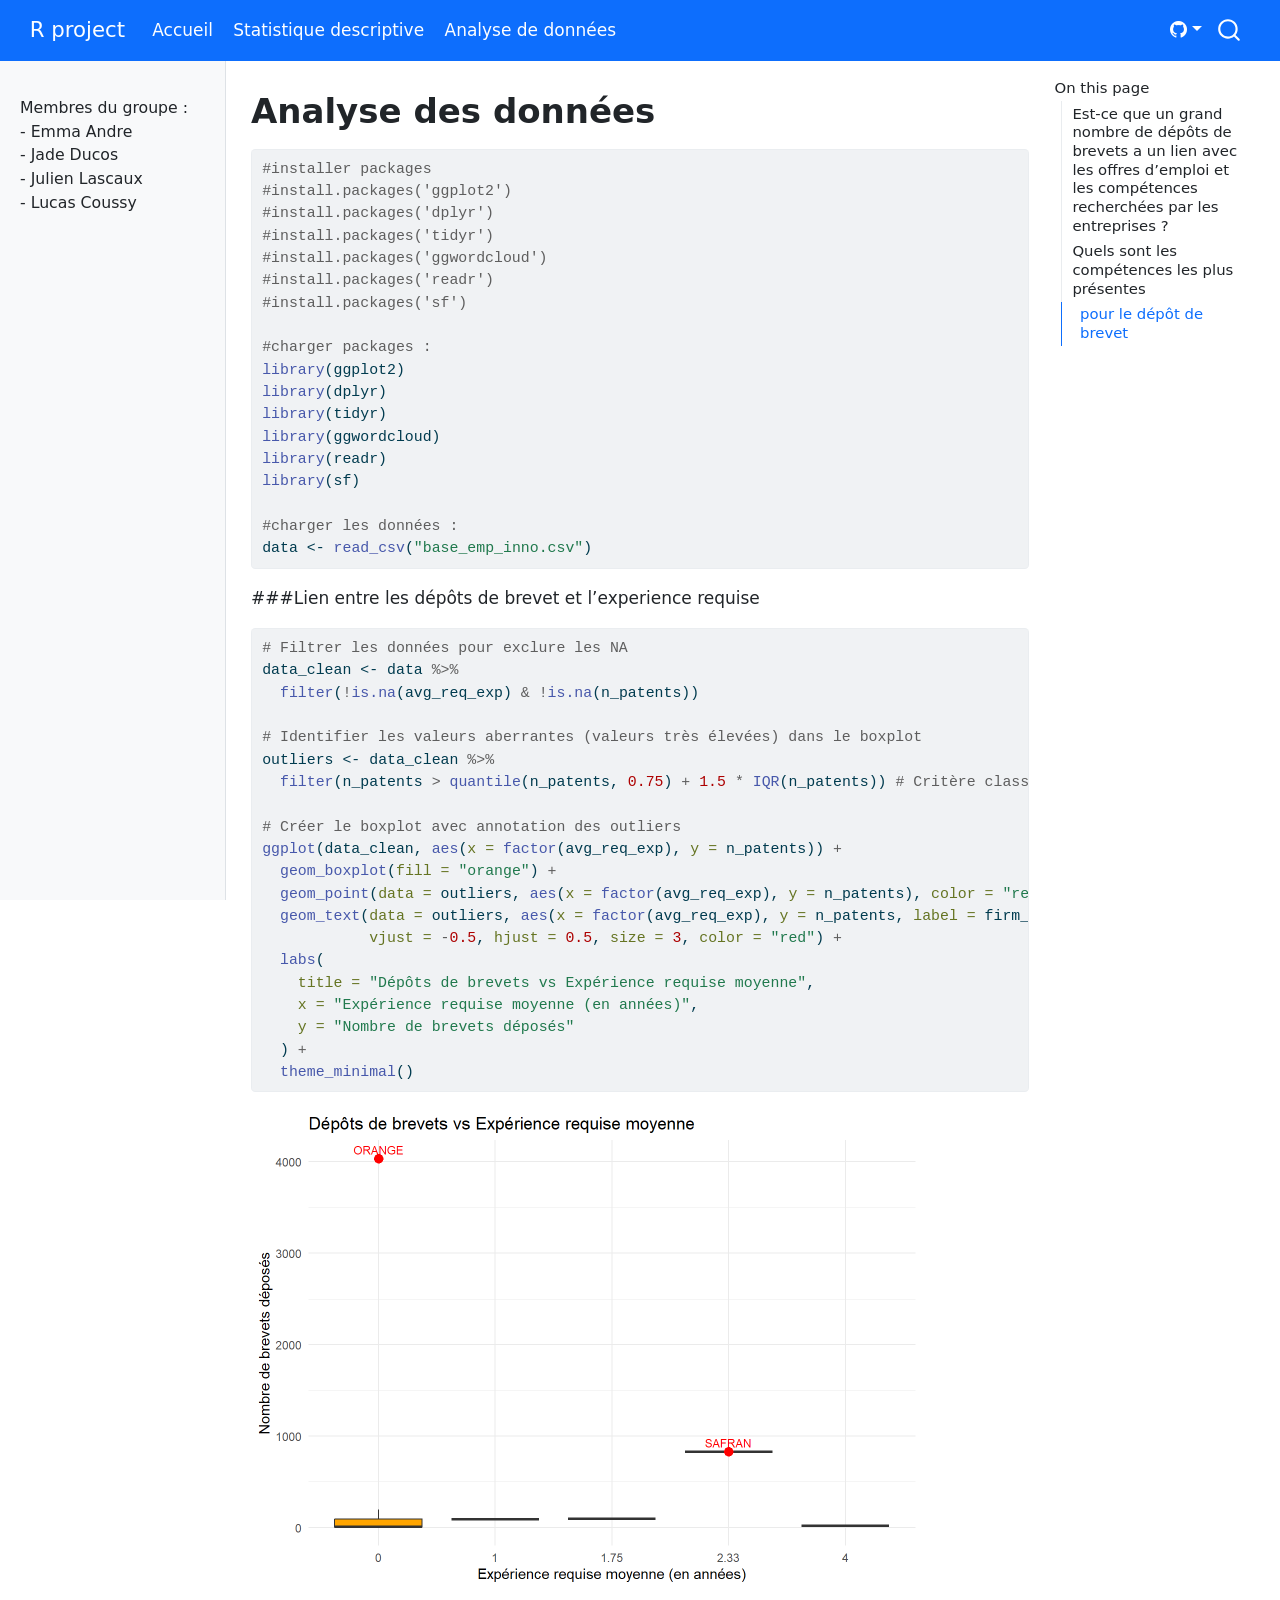
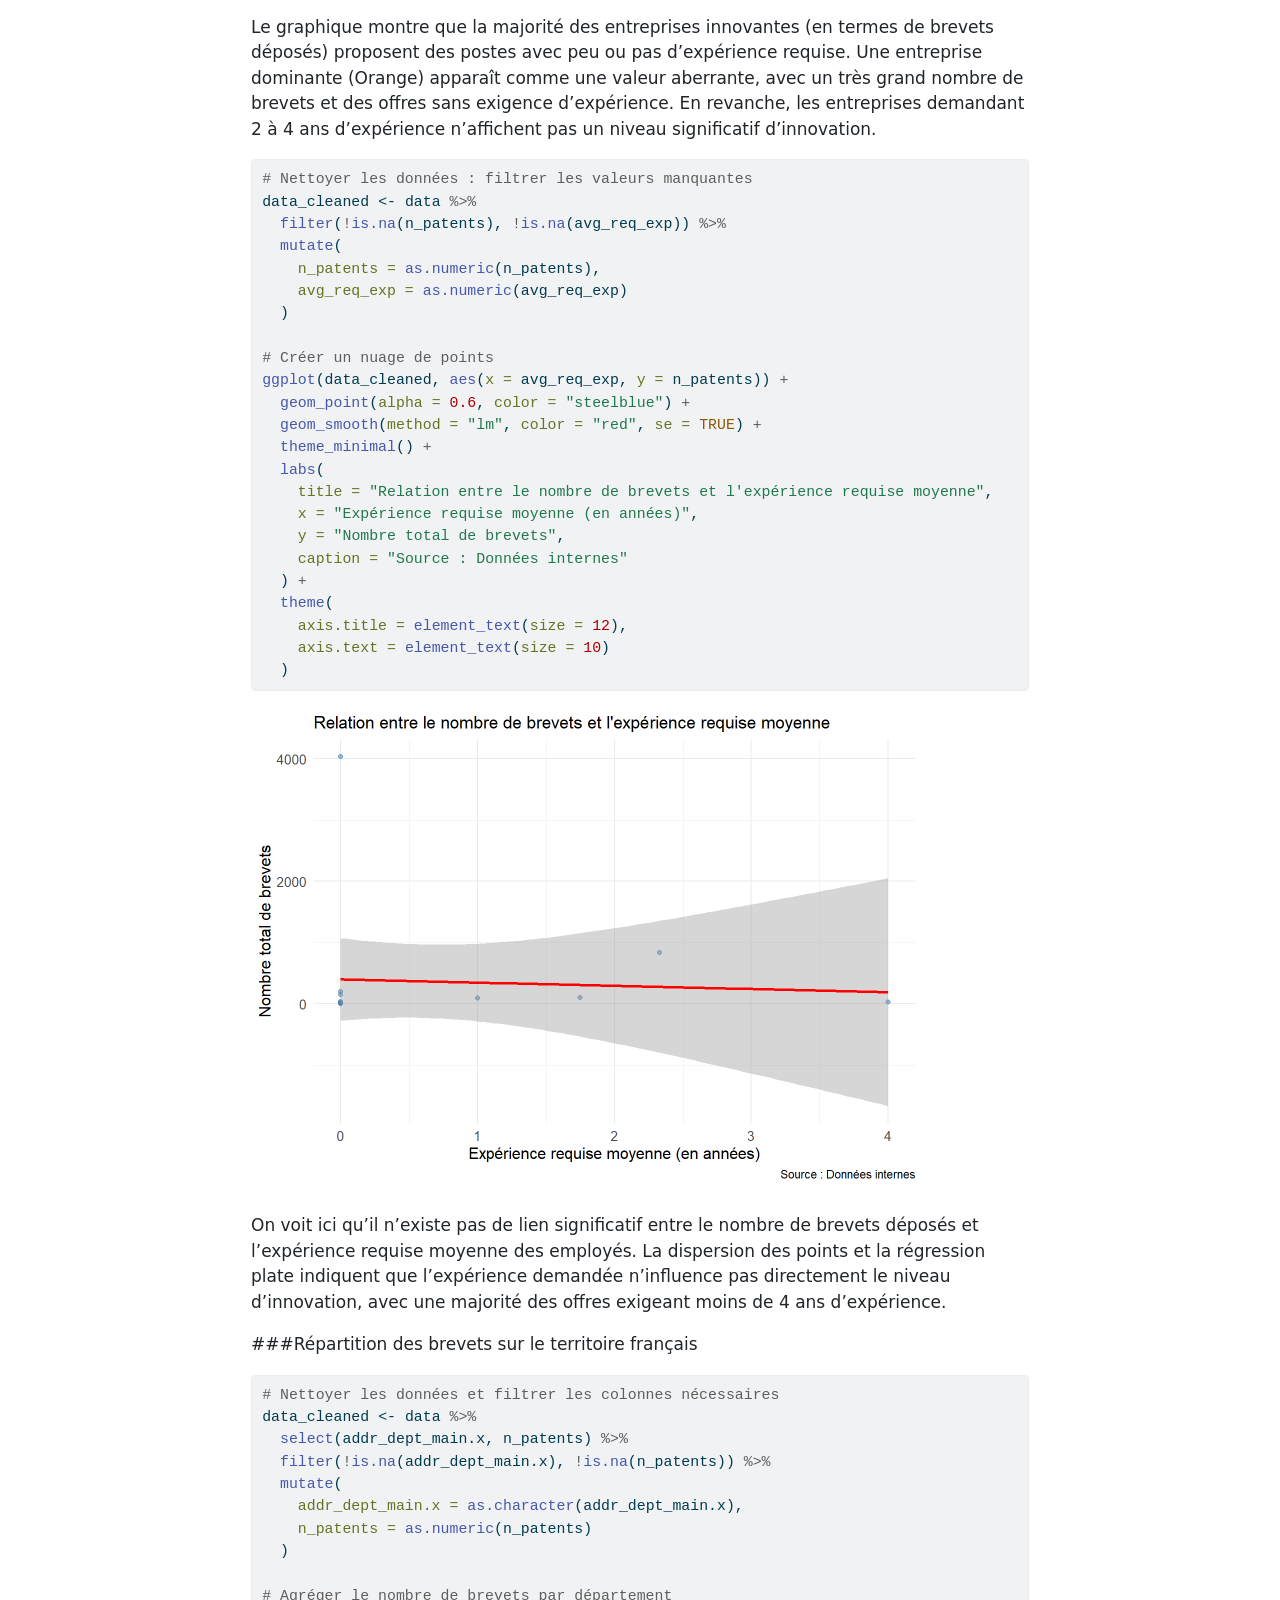
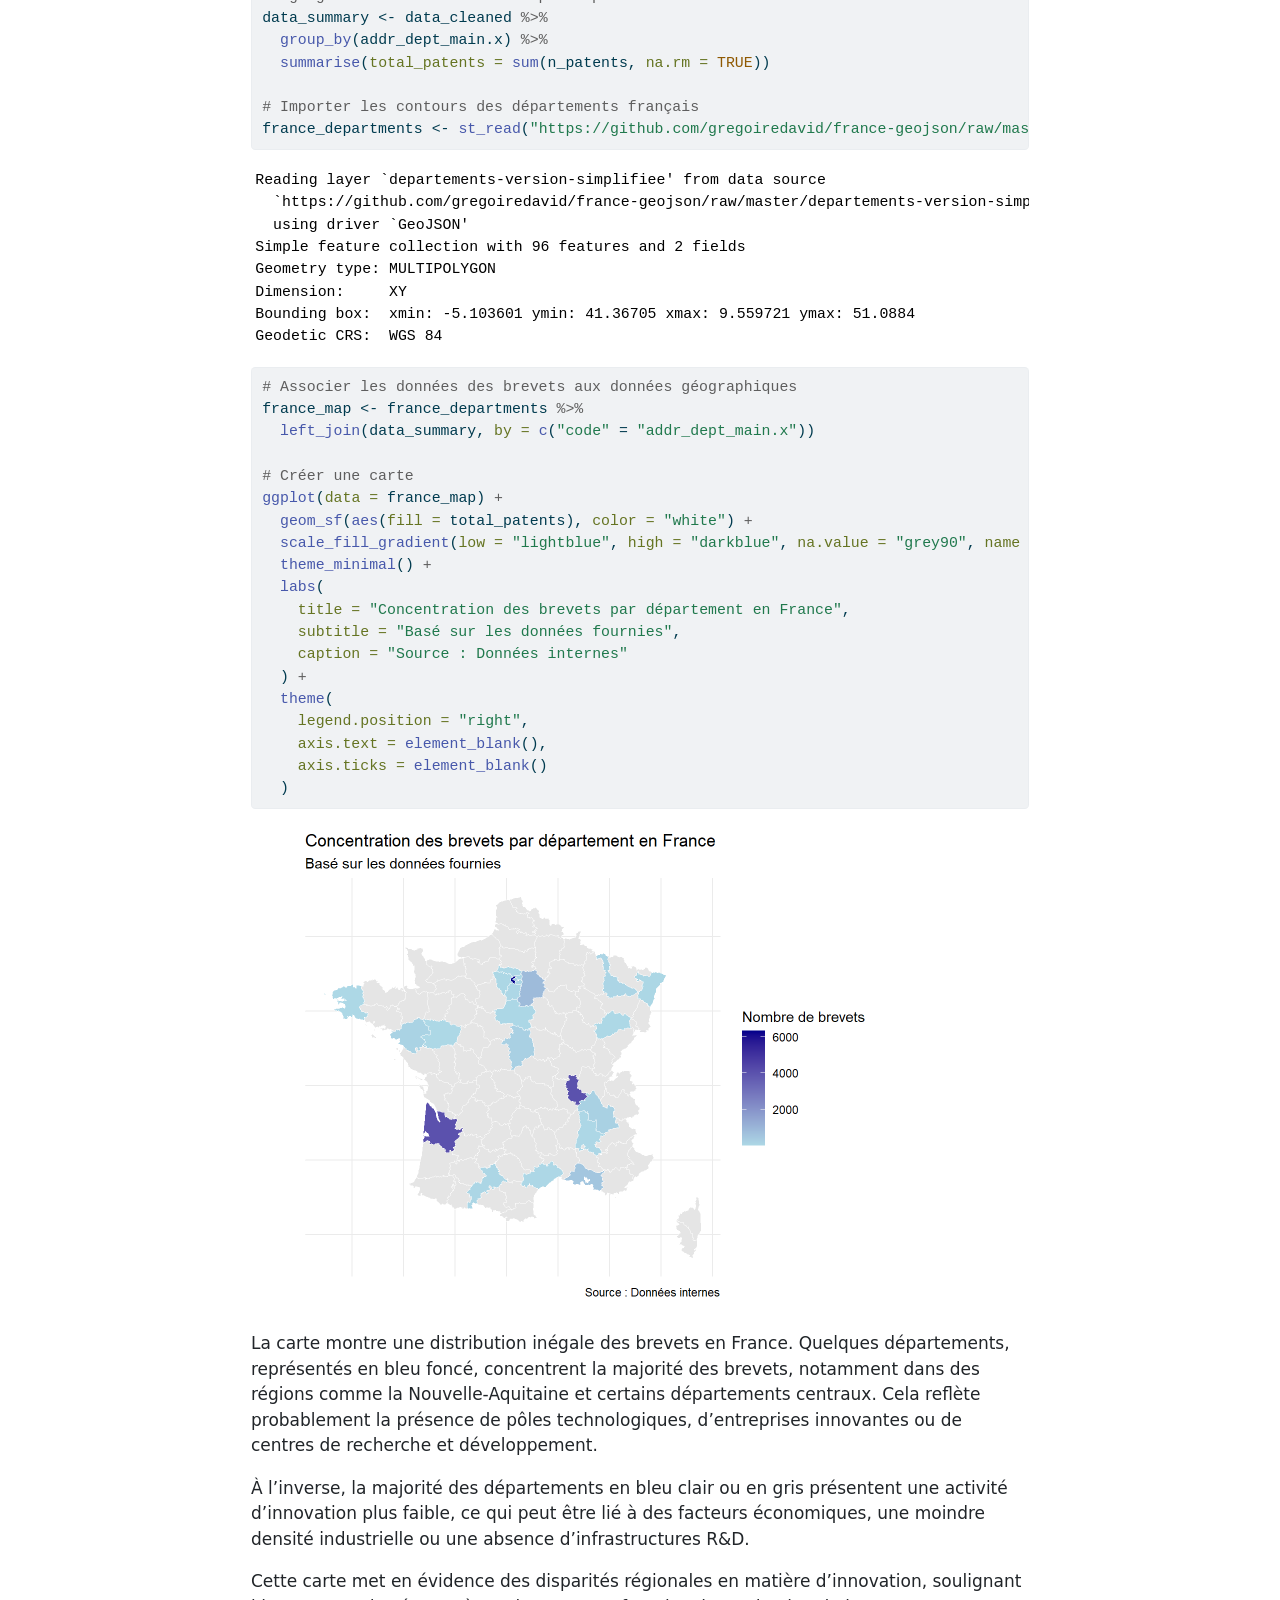
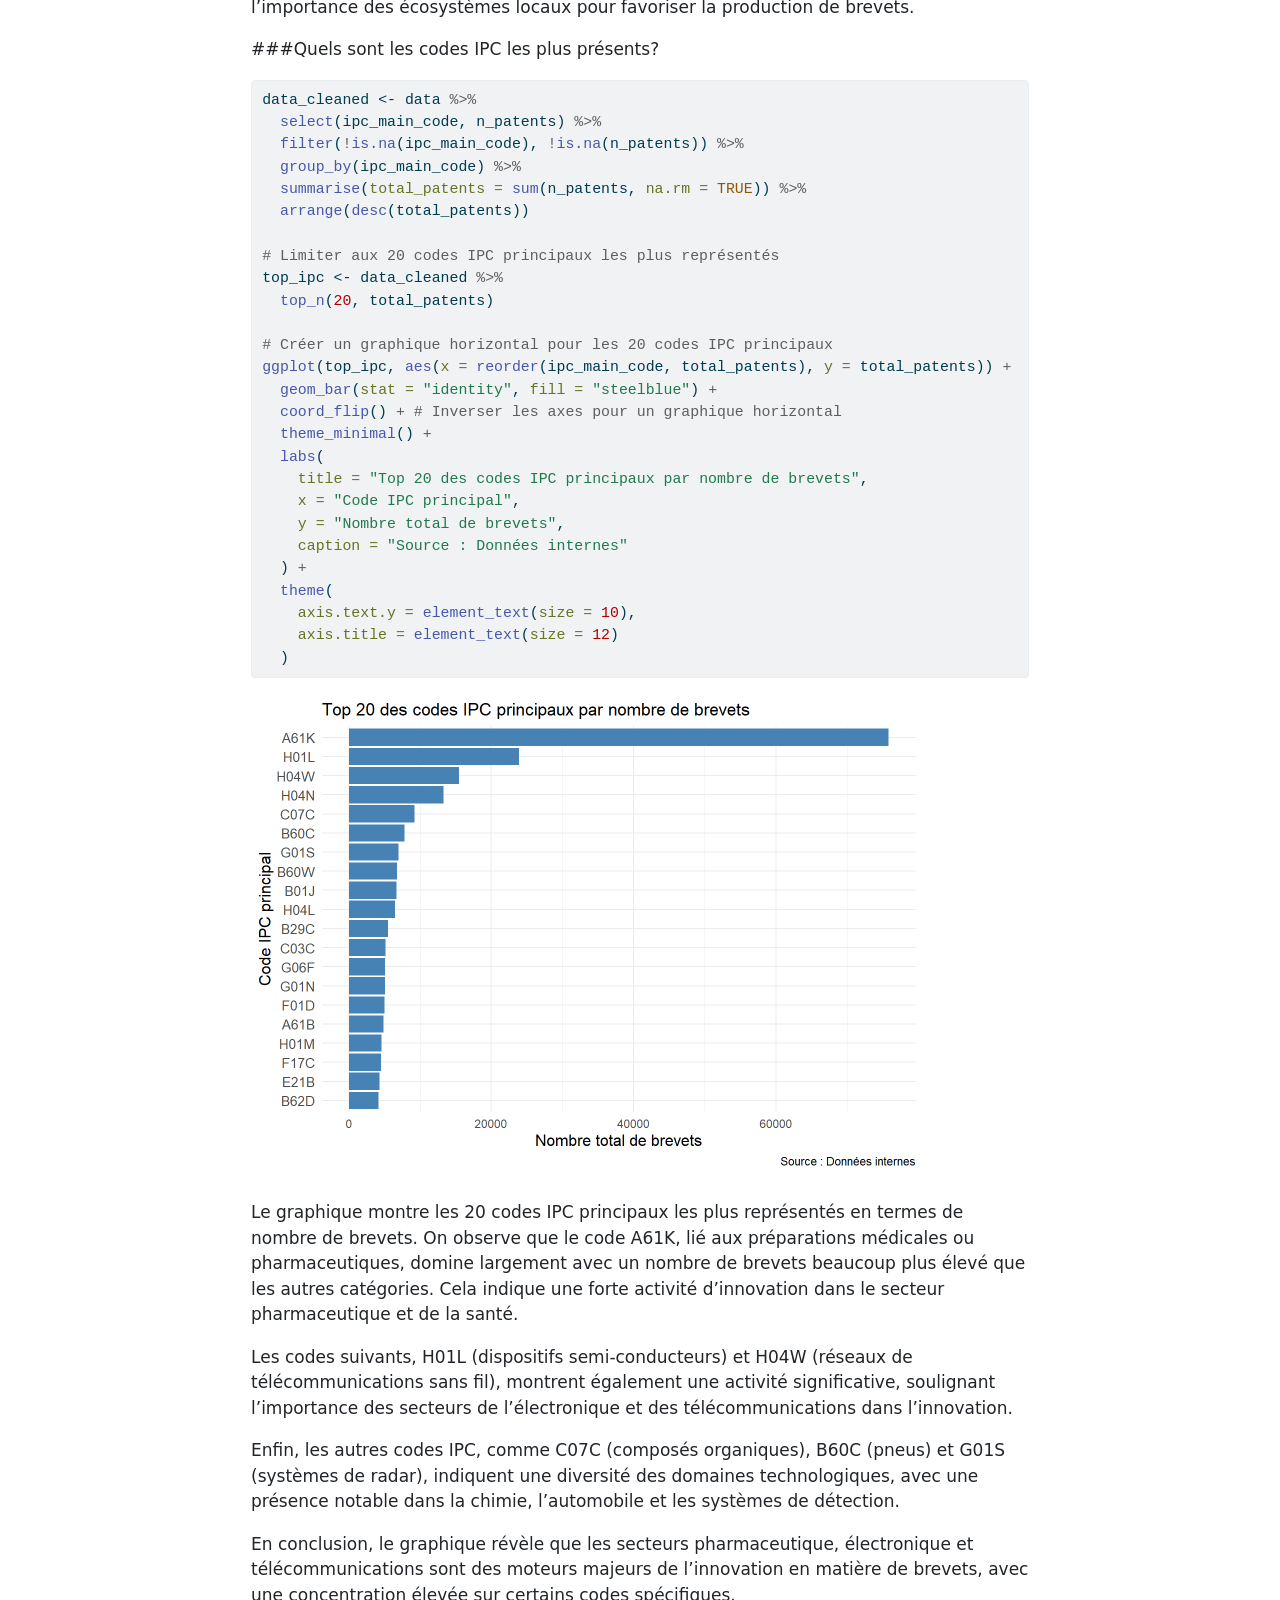
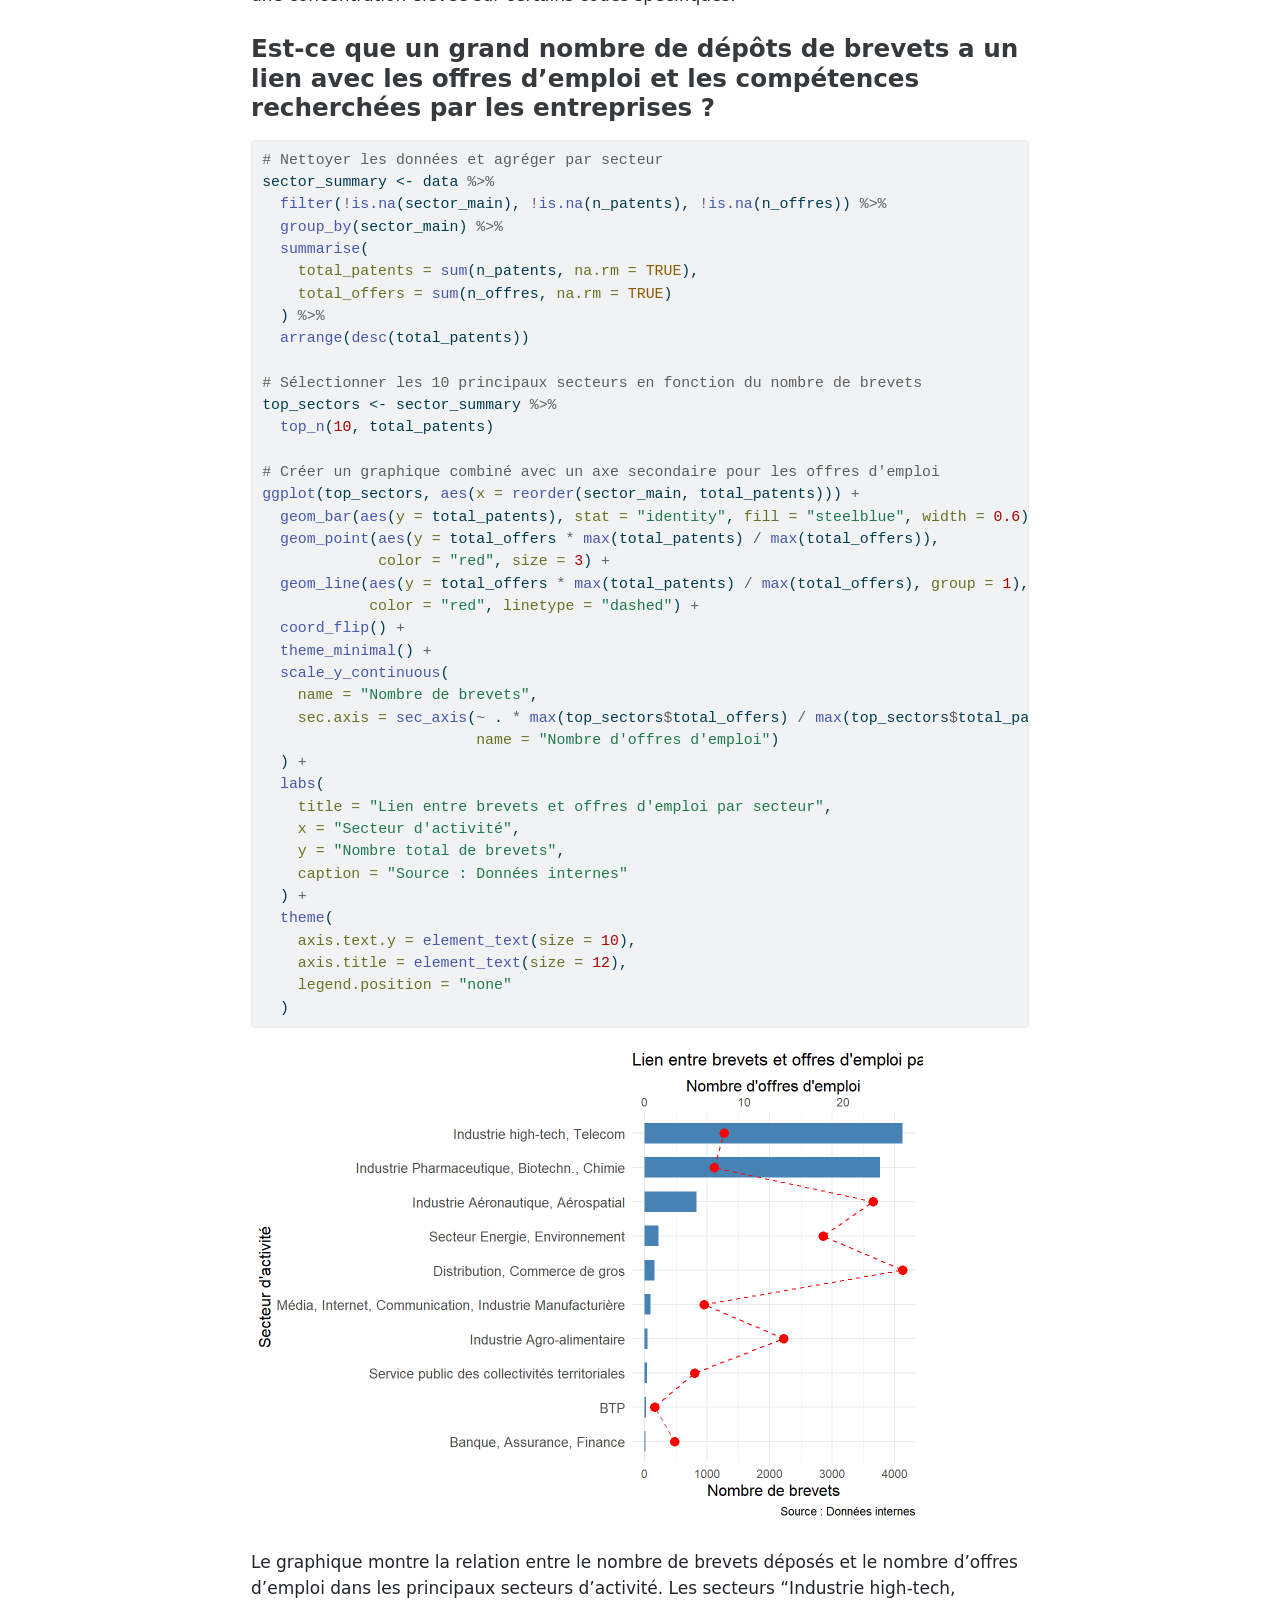
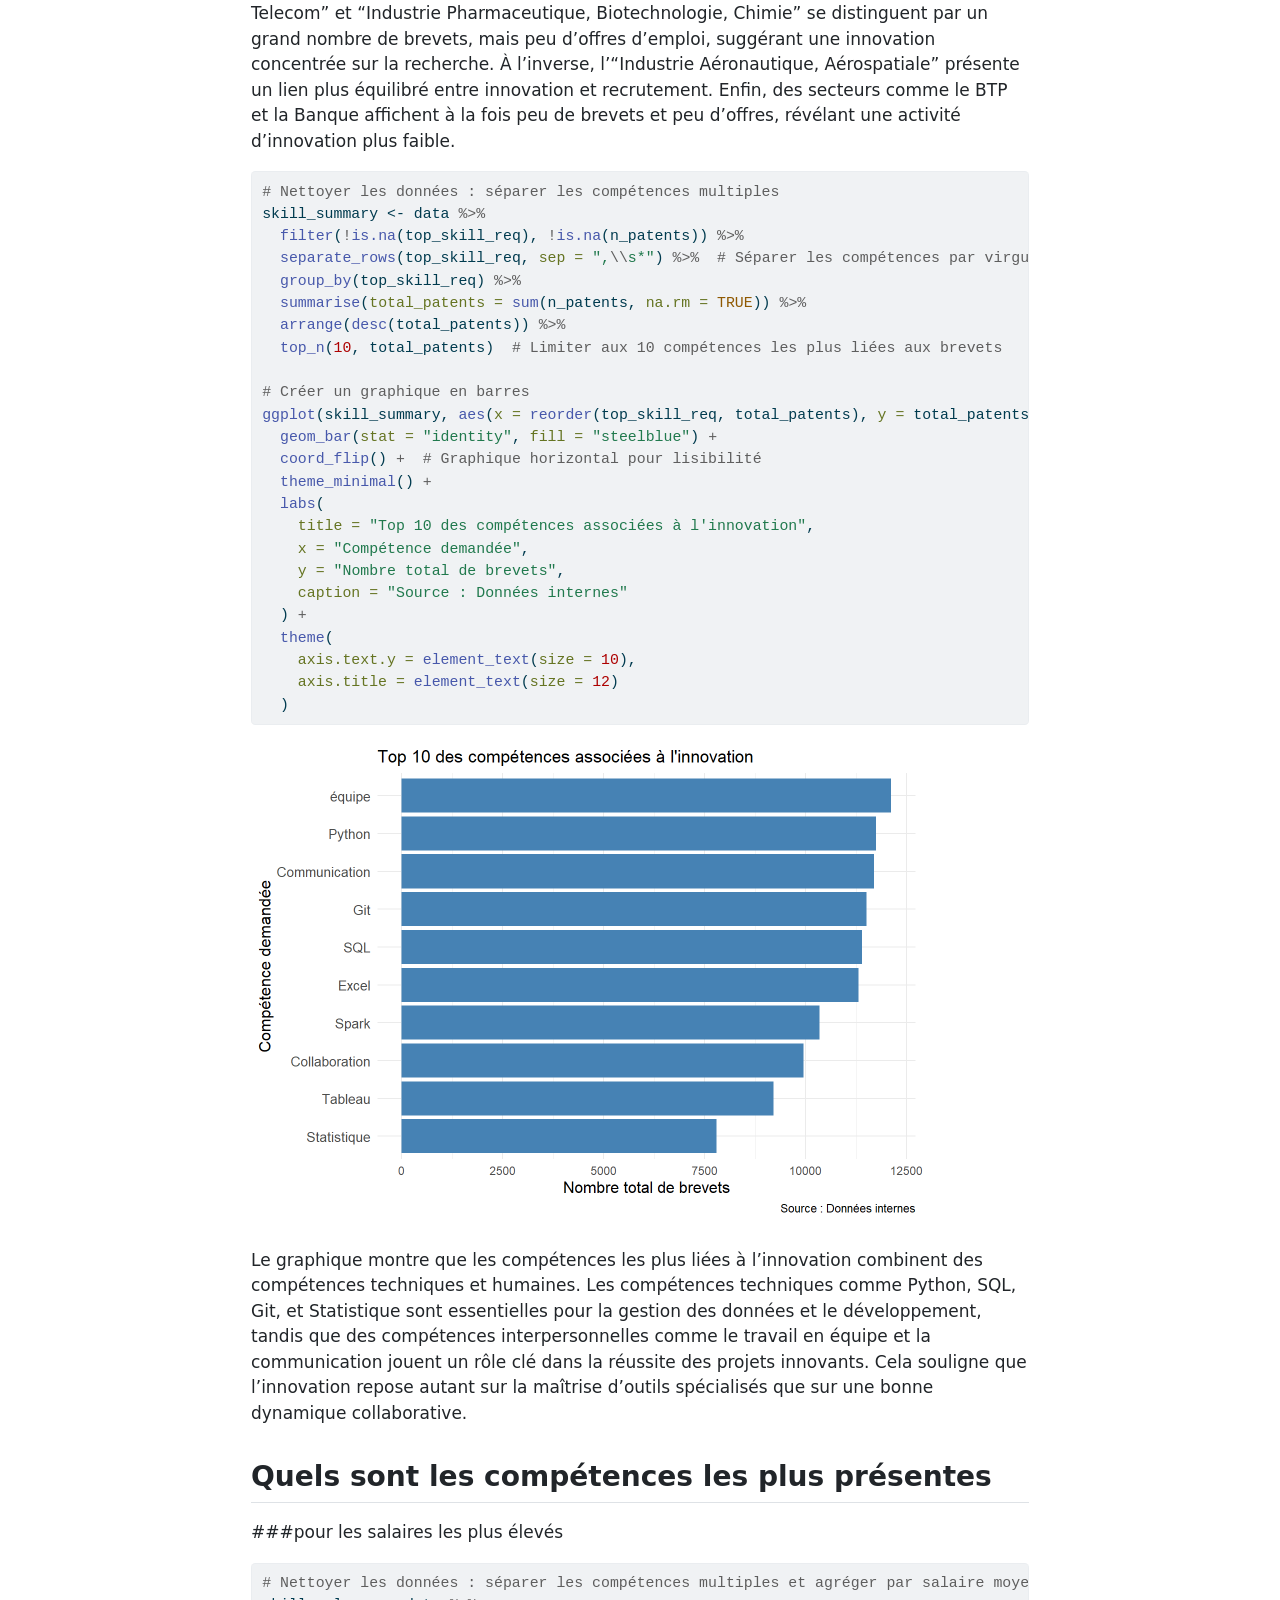
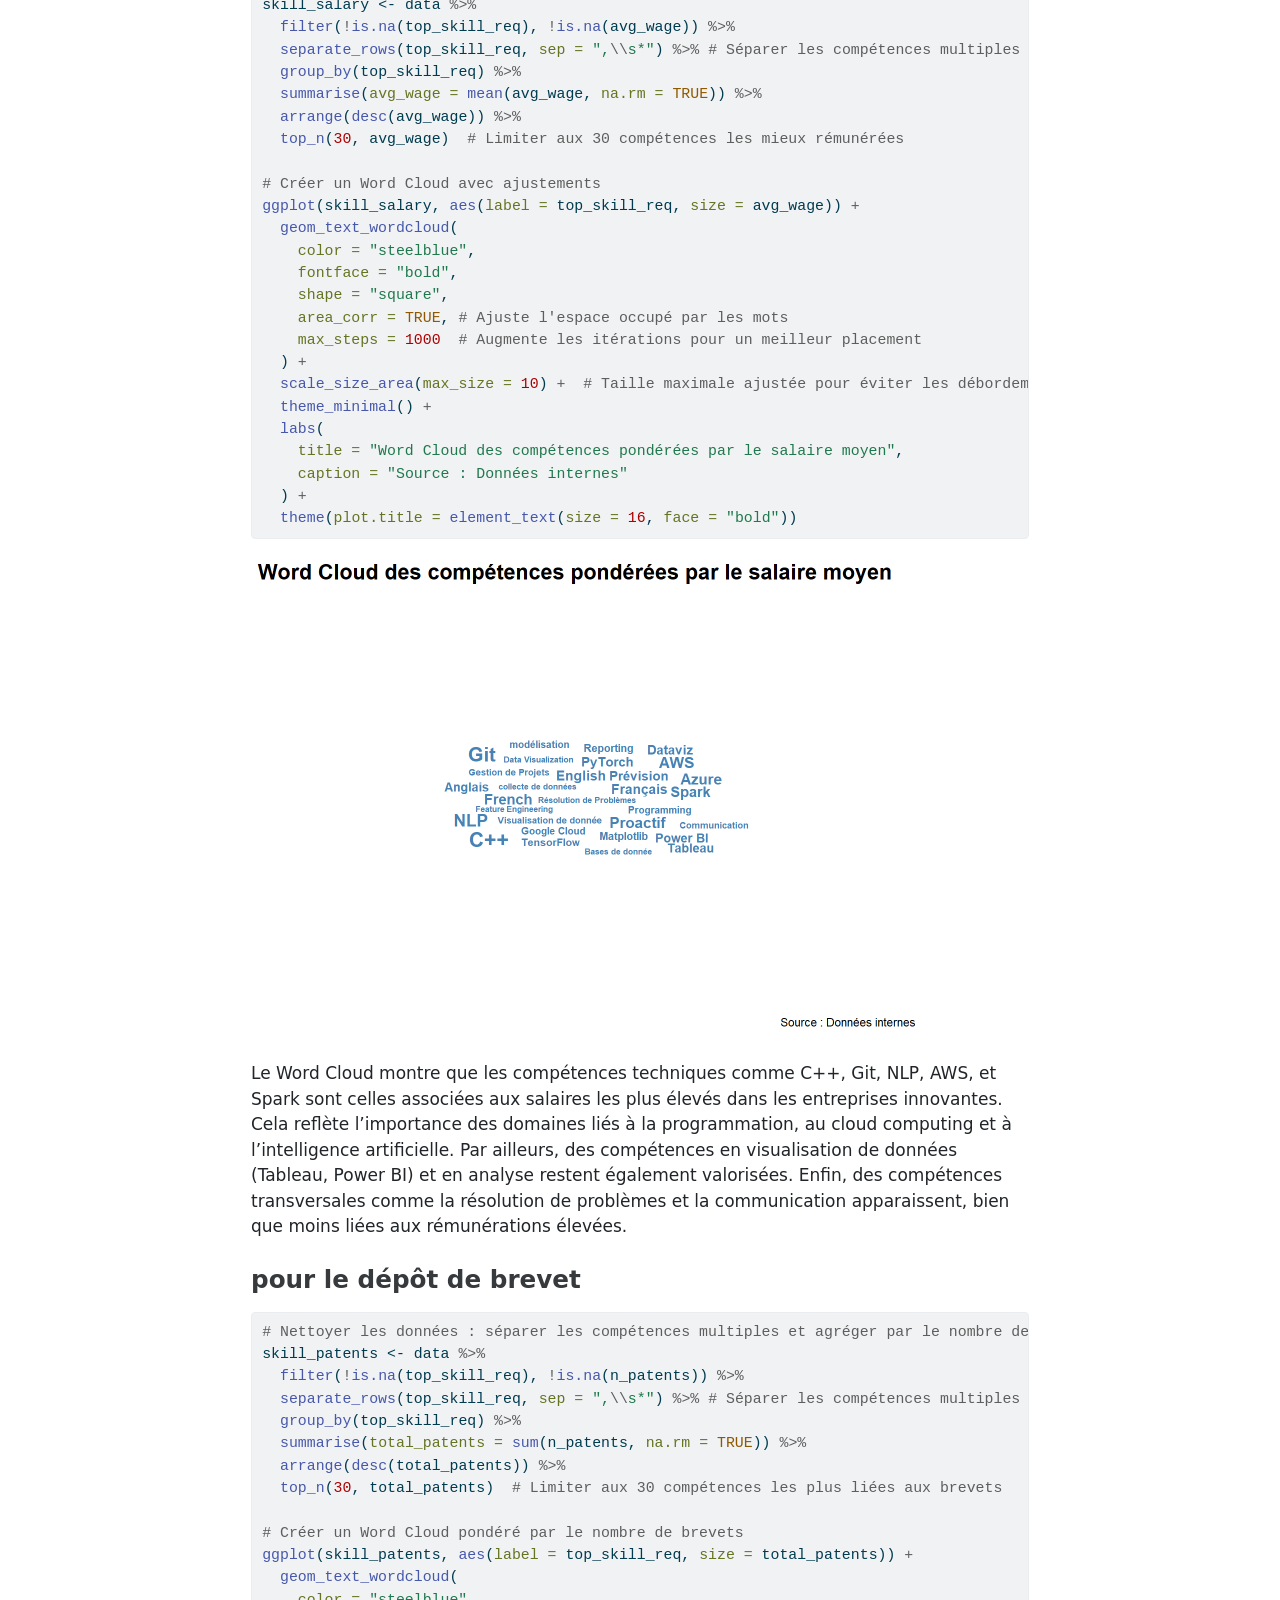
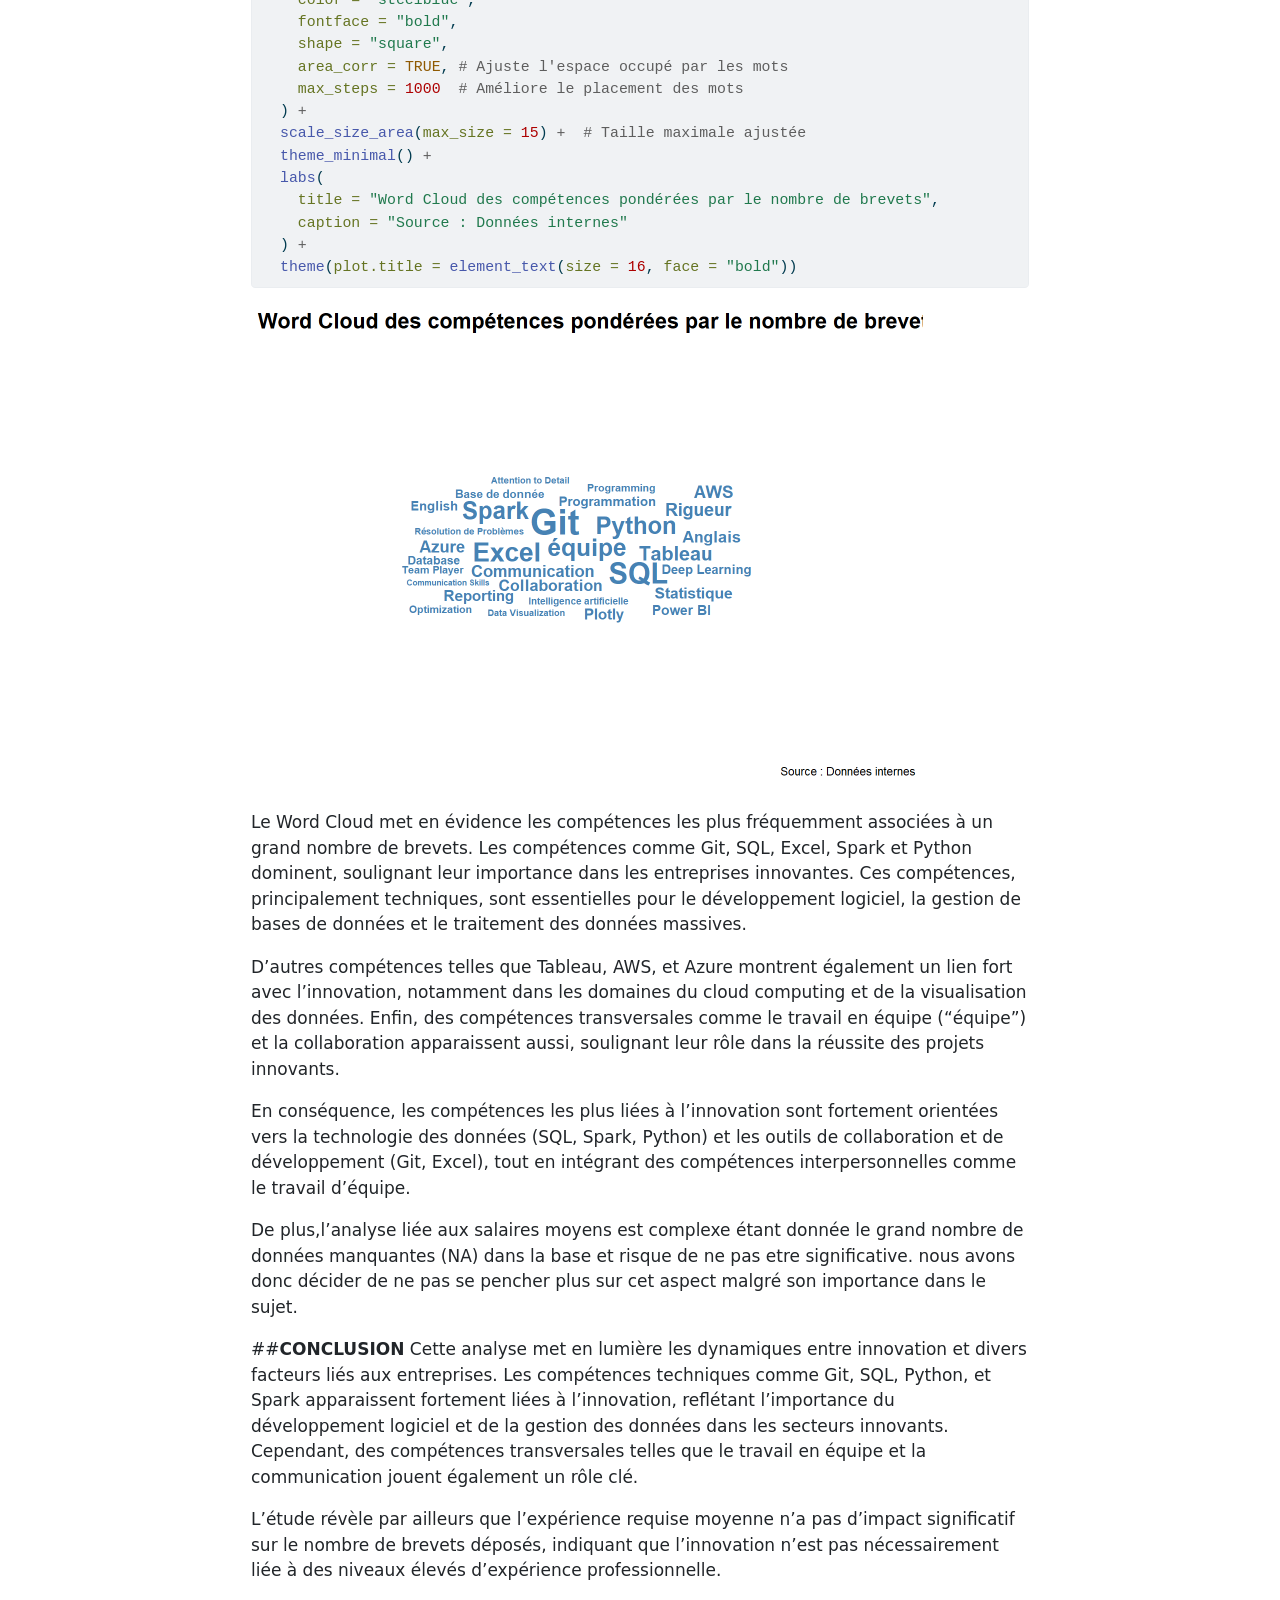
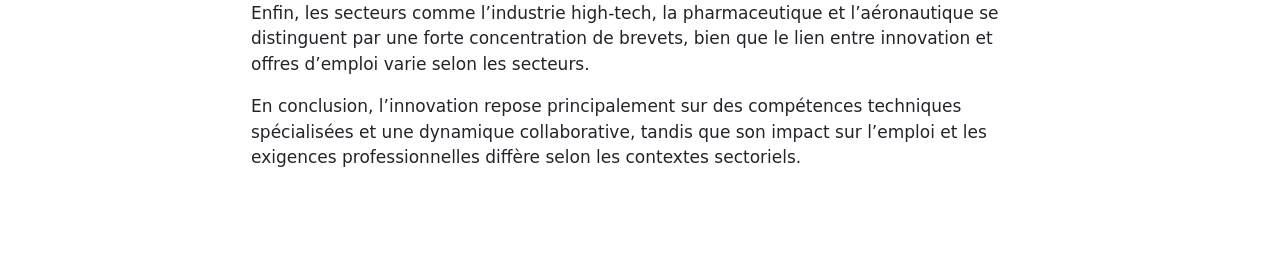
==== docs/analyse.html @ c0592f24 "final fix" ====
<!DOCTYPE html>
<html xmlns="http://www.w3.org/1999/xhtml" lang="en" xml:lang="en"><head>

<meta charset="utf-8">
<meta name="generator" content="quarto-1.4.555">

<meta name="viewport" content="width=device-width, initial-scale=1.0, user-scalable=yes">


<title>R project - Analyse des données</title>
<style>
code{white-space: pre-wrap;}
span.smallcaps{font-variant: small-caps;}
div.columns{display: flex; gap: min(4vw, 1.5em);}
div.column{flex: auto; overflow-x: auto;}
div.hanging-indent{margin-left: 1.5em; text-indent: -1.5em;}
ul.task-list{list-style: none;}
ul.task-list li input[type="checkbox"] {
  width: 0.8em;
  margin: 0 0.8em 0.2em -1em; /* quarto-specific, see https://github.com/quarto-dev/quarto-cli/issues/4556 */ 
  vertical-align: middle;
}
/* CSS for syntax highlighting */
pre > code.sourceCode { white-space: pre; position: relative; }
pre > code.sourceCode > span { line-height: 1.25; }
pre > code.sourceCode > span:empty { height: 1.2em; }
.sourceCode { overflow: visible; }
code.sourceCode > span { color: inherit; text-decoration: inherit; }
div.sourceCode { margin: 1em 0; }
pre.sourceCode { margin: 0; }
@media screen {
div.sourceCode { overflow: auto; }
}
@media print {
pre > code.sourceCode { white-space: pre-wrap; }
pre > code.sourceCode > span { text-indent: -5em; padding-left: 5em; }
}
pre.numberSource code
  { counter-reset: source-line 0; }
pre.numberSource code > span
  { position: relative; left: -4em; counter-increment: source-line; }
pre.numberSource code > span > a:first-child::before
  { content: counter(source-line);
    position: relative; left: -1em; text-align: right; vertical-align: baseline;
    border: none; display: inline-block;
    -webkit-touch-callout: none; -webkit-user-select: none;
    -khtml-user-select: none; -moz-user-select: none;
    -ms-user-select: none; user-select: none;
    padding: 0 4px; width: 4em;
  }
pre.numberSource { margin-left: 3em;  padding-left: 4px; }
div.sourceCode
  {   }
@media screen {
pre > code.sourceCode > span > a:first-child::before { text-decoration: underline; }
}
</style>


<script src="site_libs/quarto-nav/quarto-nav.js"></script>
<script src="site_libs/quarto-nav/headroom.min.js"></script>
<script src="site_libs/clipboard/clipboard.min.js"></script>
<script src="site_libs/quarto-search/autocomplete.umd.js"></script>
<script src="site_libs/quarto-search/fuse.min.js"></script>
<script src="site_libs/quarto-search/quarto-search.js"></script>
<meta name="quarto:offset" content="./">
<script src="site_libs/quarto-html/quarto.js"></script>
<script src="site_libs/quarto-html/popper.min.js"></script>
<script src="site_libs/quarto-html/tippy.umd.min.js"></script>
<script src="site_libs/quarto-html/anchor.min.js"></script>
<link href="site_libs/quarto-html/tippy.css" rel="stylesheet">
<link href="site_libs/quarto-html/quarto-syntax-highlighting.css" rel="stylesheet" id="quarto-text-highlighting-styles">
<script src="site_libs/bootstrap/bootstrap.min.js"></script>
<link href="site_libs/bootstrap/bootstrap-icons.css" rel="stylesheet">
<link href="site_libs/bootstrap/bootstrap.min.css" rel="stylesheet" id="quarto-bootstrap" data-mode="light">
<script id="quarto-search-options" type="application/json">{
  "location": "navbar",
  "copy-button": false,
  "collapse-after": 3,
  "panel-placement": "end",
  "type": "overlay",
  "limit": 50,
  "keyboard-shortcut": [
    "f",
    "/",
    "s"
  ],
  "show-item-context": false,
  "language": {
    "search-no-results-text": "No results",
    "search-matching-documents-text": "matching documents",
    "search-copy-link-title": "Copy link to search",
    "search-hide-matches-text": "Hide additional matches",
    "search-more-match-text": "more match in this document",
    "search-more-matches-text": "more matches in this document",
    "search-clear-button-title": "Clear",
    "search-text-placeholder": "",
    "search-detached-cancel-button-title": "Cancel",
    "search-submit-button-title": "Submit",
    "search-label": "Search"
  }
}</script>


<link rel="stylesheet" href="styles.css">
</head>

<body class="nav-sidebar docked nav-fixed">

<div id="quarto-search-results"></div>
  <header id="quarto-header" class="headroom fixed-top">
    <nav class="navbar navbar-expand-lg " data-bs-theme="dark">
      <div class="navbar-container container-fluid">
      <div class="navbar-brand-container mx-auto">
    <a class="navbar-brand" href="./index.html">
    <span class="navbar-title">R project</span>
    </a>
  </div>
            <div id="quarto-search" class="" title="Search"></div>
          <button class="navbar-toggler" type="button" data-bs-toggle="collapse" data-bs-target="#navbarCollapse" aria-controls="navbarCollapse" aria-expanded="false" aria-label="Toggle navigation" onclick="if (window.quartoToggleHeadroom) { window.quartoToggleHeadroom(); }">
  <span class="navbar-toggler-icon"></span>
</button>
          <div class="collapse navbar-collapse" id="navbarCollapse">
            <ul class="navbar-nav navbar-nav-scroll me-auto">
  <li class="nav-item">
    <a class="nav-link" href="./index.html"> 
<span class="menu-text">Accueil</span></a>
  </li>  
  <li class="nav-item">
    <a class="nav-link" href="./statistique.html"> 
<span class="menu-text">Statistique descriptive</span></a>
  </li>  
  <li class="nav-item">
    <a class="nav-link active" href="./analyse.html" aria-current="page"> 
<span class="menu-text">Analyse de données</span></a>
  </li>  
</ul>
          </div> <!-- /navcollapse -->
          <div class="quarto-navbar-tools">
    <div class="dropdown">
      <a href="" title="" id="quarto-navigation-tool-dropdown-0" class="quarto-navigation-tool dropdown-toggle px-1" data-bs-toggle="dropdown" aria-expanded="false" aria-label=""><i class="bi bi-github"></i></a>
      <ul class="dropdown-menu" aria-labelledby="quarto-navigation-tool-dropdown-0">
          <li>
            <a class="dropdown-item quarto-navbar-tools-item" href="https://github.com/Lambda-ck/R-project.git">
            Github link
            </a>
          </li>
      </ul>
    </div>
</div>
      </div> <!-- /container-fluid -->
    </nav>
  <nav class="quarto-secondary-nav">
    <div class="container-fluid d-flex">
      <button type="button" class="quarto-btn-toggle btn" data-bs-toggle="collapse" data-bs-target=".quarto-sidebar-collapse-item" aria-controls="quarto-sidebar" aria-expanded="false" aria-label="Toggle sidebar navigation" onclick="if (window.quartoToggleHeadroom) { window.quartoToggleHeadroom(); }">
        <i class="bi bi-layout-text-sidebar-reverse"></i>
      </button>
        <nav class="quarto-page-breadcrumbs" aria-label="breadcrumb"><ol class="breadcrumb"><li class="breadcrumb-item">Analyse des données</li></ol></nav>
        <a class="flex-grow-1" role="button" data-bs-toggle="collapse" data-bs-target=".quarto-sidebar-collapse-item" aria-controls="quarto-sidebar" aria-expanded="false" aria-label="Toggle sidebar navigation" onclick="if (window.quartoToggleHeadroom) { window.quartoToggleHeadroom(); }">      
        </a>
    </div>
  </nav>
</header>
<!-- content -->
<div id="quarto-content" class="quarto-container page-columns page-rows-contents page-layout-article page-navbar">
<!-- sidebar -->
  <nav id="quarto-sidebar" class="sidebar collapse collapse-horizontal quarto-sidebar-collapse-item sidebar-navigation docked overflow-auto">
    <div class="sidebar-menu-container"> 
    <ul class="list-unstyled mt-1">
        <li class="sidebar-item">
 <span class="menu-text">Membres du groupe :</span>
  </li>
        <li class="sidebar-item">
 <span class="menu-text">- Emma Andre</span>
  </li>
        <li class="sidebar-item">
 <span class="menu-text">- Jade Ducos</span>
  </li>
        <li class="sidebar-item">
 <span class="menu-text">- Julien Lascaux</span>
  </li>
        <li class="sidebar-item">
 <span class="menu-text">- Lucas Coussy</span>
  </li>
    </ul>
    </div>
</nav>
<div id="quarto-sidebar-glass" class="quarto-sidebar-collapse-item" data-bs-toggle="collapse" data-bs-target=".quarto-sidebar-collapse-item"></div>
<!-- margin-sidebar -->
    <div id="quarto-margin-sidebar" class="sidebar margin-sidebar">
        <nav id="TOC" role="doc-toc" class="toc-active">
    <h2 id="toc-title">On this page</h2>
   
  <ul>
  <li><a href="#est-ce-que-un-grand-nombre-de-dépôts-de-brevets-a-un-lien-avec-les-offres-demploi-et-les-compétences-recherchées-par-les-entreprises" id="toc-est-ce-que-un-grand-nombre-de-dépôts-de-brevets-a-un-lien-avec-les-offres-demploi-et-les-compétences-recherchées-par-les-entreprises" class="nav-link active" data-scroll-target="#est-ce-que-un-grand-nombre-de-dépôts-de-brevets-a-un-lien-avec-les-offres-demploi-et-les-compétences-recherchées-par-les-entreprises">Est-ce que un grand nombre de dépôts de brevets a un lien avec les offres d’emploi et les compétences recherchées par les entreprises ?</a></li>
  <li><a href="#quels-sont-les-compétences-les-plus-présentes" id="toc-quels-sont-les-compétences-les-plus-présentes" class="nav-link" data-scroll-target="#quels-sont-les-compétences-les-plus-présentes">Quels sont les compétences les plus présentes</a>
  <ul class="collapse">
  <li><a href="#pour-le-dépôt-de-brevet" id="toc-pour-le-dépôt-de-brevet" class="nav-link" data-scroll-target="#pour-le-dépôt-de-brevet">pour le dépôt de brevet</a></li>
  </ul></li>
  </ul>
</nav>
    </div>
<!-- main -->
<main class="content" id="quarto-document-content">

<header id="title-block-header" class="quarto-title-block default">
<div class="quarto-title">
<h1 class="title">Analyse des données</h1>
</div>



<div class="quarto-title-meta">

    
  
    
  </div>
  


</header>


<div class="cell">
<div class="sourceCode cell-code" id="cb1"><pre class="sourceCode r code-with-copy"><code class="sourceCode r"><span id="cb1-1"><a href="#cb1-1" aria-hidden="true" tabindex="-1"></a><span class="co">#installer packages</span></span>
<span id="cb1-2"><a href="#cb1-2" aria-hidden="true" tabindex="-1"></a><span class="co">#install.packages('ggplot2')</span></span>
<span id="cb1-3"><a href="#cb1-3" aria-hidden="true" tabindex="-1"></a><span class="co">#install.packages('dplyr')</span></span>
<span id="cb1-4"><a href="#cb1-4" aria-hidden="true" tabindex="-1"></a><span class="co">#install.packages('tidyr')</span></span>
<span id="cb1-5"><a href="#cb1-5" aria-hidden="true" tabindex="-1"></a><span class="co">#install.packages('ggwordcloud')</span></span>
<span id="cb1-6"><a href="#cb1-6" aria-hidden="true" tabindex="-1"></a><span class="co">#install.packages('readr')</span></span>
<span id="cb1-7"><a href="#cb1-7" aria-hidden="true" tabindex="-1"></a><span class="co">#install.packages('sf')</span></span>
<span id="cb1-8"><a href="#cb1-8" aria-hidden="true" tabindex="-1"></a></span>
<span id="cb1-9"><a href="#cb1-9" aria-hidden="true" tabindex="-1"></a><span class="co">#charger packages : </span></span>
<span id="cb1-10"><a href="#cb1-10" aria-hidden="true" tabindex="-1"></a><span class="fu">library</span>(ggplot2)</span>
<span id="cb1-11"><a href="#cb1-11" aria-hidden="true" tabindex="-1"></a><span class="fu">library</span>(dplyr)</span>
<span id="cb1-12"><a href="#cb1-12" aria-hidden="true" tabindex="-1"></a><span class="fu">library</span>(tidyr)</span>
<span id="cb1-13"><a href="#cb1-13" aria-hidden="true" tabindex="-1"></a><span class="fu">library</span>(ggwordcloud)</span>
<span id="cb1-14"><a href="#cb1-14" aria-hidden="true" tabindex="-1"></a><span class="fu">library</span>(readr)</span>
<span id="cb1-15"><a href="#cb1-15" aria-hidden="true" tabindex="-1"></a><span class="fu">library</span>(sf)</span>
<span id="cb1-16"><a href="#cb1-16" aria-hidden="true" tabindex="-1"></a></span>
<span id="cb1-17"><a href="#cb1-17" aria-hidden="true" tabindex="-1"></a><span class="co">#charger les données : </span></span>
<span id="cb1-18"><a href="#cb1-18" aria-hidden="true" tabindex="-1"></a>data <span class="ot">&lt;-</span> <span class="fu">read_csv</span>(<span class="st">"base_emp_inno.csv"</span>)</span></code><button title="Copy to Clipboard" class="code-copy-button"><i class="bi"></i></button></pre></div>
</div>
<p>###Lien entre les dépôts de brevet et l’experience requise</p>
<div class="cell">
<div class="sourceCode cell-code" id="cb2"><pre class="sourceCode r code-with-copy"><code class="sourceCode r"><span id="cb2-1"><a href="#cb2-1" aria-hidden="true" tabindex="-1"></a><span class="co"># Filtrer les données pour exclure les NA</span></span>
<span id="cb2-2"><a href="#cb2-2" aria-hidden="true" tabindex="-1"></a>data_clean <span class="ot">&lt;-</span> data <span class="sc">%&gt;%</span></span>
<span id="cb2-3"><a href="#cb2-3" aria-hidden="true" tabindex="-1"></a>  <span class="fu">filter</span>(<span class="sc">!</span><span class="fu">is.na</span>(avg_req_exp) <span class="sc">&amp;</span> <span class="sc">!</span><span class="fu">is.na</span>(n_patents))</span>
<span id="cb2-4"><a href="#cb2-4" aria-hidden="true" tabindex="-1"></a></span>
<span id="cb2-5"><a href="#cb2-5" aria-hidden="true" tabindex="-1"></a><span class="co"># Identifier les valeurs aberrantes (valeurs très élevées) dans le boxplot</span></span>
<span id="cb2-6"><a href="#cb2-6" aria-hidden="true" tabindex="-1"></a>outliers <span class="ot">&lt;-</span> data_clean <span class="sc">%&gt;%</span></span>
<span id="cb2-7"><a href="#cb2-7" aria-hidden="true" tabindex="-1"></a>  <span class="fu">filter</span>(n_patents <span class="sc">&gt;</span> <span class="fu">quantile</span>(n_patents, <span class="fl">0.75</span>) <span class="sc">+</span> <span class="fl">1.5</span> <span class="sc">*</span> <span class="fu">IQR</span>(n_patents)) <span class="co"># Critère classique pour un outlier</span></span>
<span id="cb2-8"><a href="#cb2-8" aria-hidden="true" tabindex="-1"></a></span>
<span id="cb2-9"><a href="#cb2-9" aria-hidden="true" tabindex="-1"></a><span class="co"># Créer le boxplot avec annotation des outliers</span></span>
<span id="cb2-10"><a href="#cb2-10" aria-hidden="true" tabindex="-1"></a><span class="fu">ggplot</span>(data_clean, <span class="fu">aes</span>(<span class="at">x =</span> <span class="fu">factor</span>(avg_req_exp), <span class="at">y =</span> n_patents)) <span class="sc">+</span></span>
<span id="cb2-11"><a href="#cb2-11" aria-hidden="true" tabindex="-1"></a>  <span class="fu">geom_boxplot</span>(<span class="at">fill =</span> <span class="st">"orange"</span>) <span class="sc">+</span></span>
<span id="cb2-12"><a href="#cb2-12" aria-hidden="true" tabindex="-1"></a>  <span class="fu">geom_point</span>(<span class="at">data =</span> outliers, <span class="fu">aes</span>(<span class="at">x =</span> <span class="fu">factor</span>(avg_req_exp), <span class="at">y =</span> n_patents), <span class="at">color =</span> <span class="st">"red"</span>, <span class="at">size =</span> <span class="dv">3</span>) <span class="sc">+</span></span>
<span id="cb2-13"><a href="#cb2-13" aria-hidden="true" tabindex="-1"></a>  <span class="fu">geom_text</span>(<span class="at">data =</span> outliers, <span class="fu">aes</span>(<span class="at">x =</span> <span class="fu">factor</span>(avg_req_exp), <span class="at">y =</span> n_patents, <span class="at">label =</span> firm_name), </span>
<span id="cb2-14"><a href="#cb2-14" aria-hidden="true" tabindex="-1"></a>            <span class="at">vjust =</span> <span class="sc">-</span><span class="fl">0.5</span>, <span class="at">hjust =</span> <span class="fl">0.5</span>, <span class="at">size =</span> <span class="dv">3</span>, <span class="at">color =</span> <span class="st">"red"</span>) <span class="sc">+</span></span>
<span id="cb2-15"><a href="#cb2-15" aria-hidden="true" tabindex="-1"></a>  <span class="fu">labs</span>(</span>
<span id="cb2-16"><a href="#cb2-16" aria-hidden="true" tabindex="-1"></a>    <span class="at">title =</span> <span class="st">"Dépôts de brevets vs Expérience requise moyenne"</span>,</span>
<span id="cb2-17"><a href="#cb2-17" aria-hidden="true" tabindex="-1"></a>    <span class="at">x =</span> <span class="st">"Expérience requise moyenne (en années)"</span>,</span>
<span id="cb2-18"><a href="#cb2-18" aria-hidden="true" tabindex="-1"></a>    <span class="at">y =</span> <span class="st">"Nombre de brevets déposés"</span></span>
<span id="cb2-19"><a href="#cb2-19" aria-hidden="true" tabindex="-1"></a>  ) <span class="sc">+</span></span>
<span id="cb2-20"><a href="#cb2-20" aria-hidden="true" tabindex="-1"></a>  <span class="fu">theme_minimal</span>()</span></code><button title="Copy to Clipboard" class="code-copy-button"><i class="bi"></i></button></pre></div>
<div class="cell-output-display">
<div>
<figure class="figure">
<p><img src="analyse_files/figure-html/depot0-1.png" class="img-fluid figure-img" width="672"></p>
</figure>
</div>
</div>
</div>
<p>Le graphique montre que la majorité des entreprises innovantes (en termes de brevets déposés) proposent des postes avec peu ou pas d’expérience requise. Une entreprise dominante (Orange) apparaît comme une valeur aberrante, avec un très grand nombre de brevets et des offres sans exigence d’expérience. En revanche, les entreprises demandant 2 à 4 ans d’expérience n’affichent pas un niveau significatif d’innovation.</p>
<div class="cell">
<div class="sourceCode cell-code" id="cb3"><pre class="sourceCode r code-with-copy"><code class="sourceCode r"><span id="cb3-1"><a href="#cb3-1" aria-hidden="true" tabindex="-1"></a><span class="co"># Nettoyer les données : filtrer les valeurs manquantes</span></span>
<span id="cb3-2"><a href="#cb3-2" aria-hidden="true" tabindex="-1"></a>data_cleaned <span class="ot">&lt;-</span> data <span class="sc">%&gt;%</span></span>
<span id="cb3-3"><a href="#cb3-3" aria-hidden="true" tabindex="-1"></a>  <span class="fu">filter</span>(<span class="sc">!</span><span class="fu">is.na</span>(n_patents), <span class="sc">!</span><span class="fu">is.na</span>(avg_req_exp)) <span class="sc">%&gt;%</span></span>
<span id="cb3-4"><a href="#cb3-4" aria-hidden="true" tabindex="-1"></a>  <span class="fu">mutate</span>(</span>
<span id="cb3-5"><a href="#cb3-5" aria-hidden="true" tabindex="-1"></a>    <span class="at">n_patents =</span> <span class="fu">as.numeric</span>(n_patents),</span>
<span id="cb3-6"><a href="#cb3-6" aria-hidden="true" tabindex="-1"></a>    <span class="at">avg_req_exp =</span> <span class="fu">as.numeric</span>(avg_req_exp)</span>
<span id="cb3-7"><a href="#cb3-7" aria-hidden="true" tabindex="-1"></a>  )</span>
<span id="cb3-8"><a href="#cb3-8" aria-hidden="true" tabindex="-1"></a></span>
<span id="cb3-9"><a href="#cb3-9" aria-hidden="true" tabindex="-1"></a><span class="co"># Créer un nuage de points</span></span>
<span id="cb3-10"><a href="#cb3-10" aria-hidden="true" tabindex="-1"></a><span class="fu">ggplot</span>(data_cleaned, <span class="fu">aes</span>(<span class="at">x =</span> avg_req_exp, <span class="at">y =</span> n_patents)) <span class="sc">+</span></span>
<span id="cb3-11"><a href="#cb3-11" aria-hidden="true" tabindex="-1"></a>  <span class="fu">geom_point</span>(<span class="at">alpha =</span> <span class="fl">0.6</span>, <span class="at">color =</span> <span class="st">"steelblue"</span>) <span class="sc">+</span></span>
<span id="cb3-12"><a href="#cb3-12" aria-hidden="true" tabindex="-1"></a>  <span class="fu">geom_smooth</span>(<span class="at">method =</span> <span class="st">"lm"</span>, <span class="at">color =</span> <span class="st">"red"</span>, <span class="at">se =</span> <span class="cn">TRUE</span>) <span class="sc">+</span></span>
<span id="cb3-13"><a href="#cb3-13" aria-hidden="true" tabindex="-1"></a>  <span class="fu">theme_minimal</span>() <span class="sc">+</span></span>
<span id="cb3-14"><a href="#cb3-14" aria-hidden="true" tabindex="-1"></a>  <span class="fu">labs</span>(</span>
<span id="cb3-15"><a href="#cb3-15" aria-hidden="true" tabindex="-1"></a>    <span class="at">title =</span> <span class="st">"Relation entre le nombre de brevets et l'expérience requise moyenne"</span>,</span>
<span id="cb3-16"><a href="#cb3-16" aria-hidden="true" tabindex="-1"></a>    <span class="at">x =</span> <span class="st">"Expérience requise moyenne (en années)"</span>,</span>
<span id="cb3-17"><a href="#cb3-17" aria-hidden="true" tabindex="-1"></a>    <span class="at">y =</span> <span class="st">"Nombre total de brevets"</span>,</span>
<span id="cb3-18"><a href="#cb3-18" aria-hidden="true" tabindex="-1"></a>    <span class="at">caption =</span> <span class="st">"Source : Données internes"</span></span>
<span id="cb3-19"><a href="#cb3-19" aria-hidden="true" tabindex="-1"></a>  ) <span class="sc">+</span></span>
<span id="cb3-20"><a href="#cb3-20" aria-hidden="true" tabindex="-1"></a>  <span class="fu">theme</span>(</span>
<span id="cb3-21"><a href="#cb3-21" aria-hidden="true" tabindex="-1"></a>    <span class="at">axis.title =</span> <span class="fu">element_text</span>(<span class="at">size =</span> <span class="dv">12</span>),</span>
<span id="cb3-22"><a href="#cb3-22" aria-hidden="true" tabindex="-1"></a>    <span class="at">axis.text =</span> <span class="fu">element_text</span>(<span class="at">size =</span> <span class="dv">10</span>)</span>
<span id="cb3-23"><a href="#cb3-23" aria-hidden="true" tabindex="-1"></a>  )</span></code><button title="Copy to Clipboard" class="code-copy-button"><i class="bi"></i></button></pre></div>
<div class="cell-output-display">
<div>
<figure class="figure">
<p><img src="analyse_files/figure-html/depot1-1.png" class="img-fluid figure-img" width="672"></p>
</figure>
</div>
</div>
</div>
<p>On voit ici qu’il n’existe pas de lien significatif entre le nombre de brevets déposés et l’expérience requise moyenne des employés. La dispersion des points et la régression plate indiquent que l’expérience demandée n’influence pas directement le niveau d’innovation, avec une majorité des offres exigeant moins de 4 ans d’expérience.</p>
<p>###Répartition des brevets sur le territoire français</p>
<div class="cell">
<div class="sourceCode cell-code" id="cb4"><pre class="sourceCode r code-with-copy"><code class="sourceCode r"><span id="cb4-1"><a href="#cb4-1" aria-hidden="true" tabindex="-1"></a><span class="co"># Nettoyer les données et filtrer les colonnes nécessaires</span></span>
<span id="cb4-2"><a href="#cb4-2" aria-hidden="true" tabindex="-1"></a>data_cleaned <span class="ot">&lt;-</span> data <span class="sc">%&gt;%</span></span>
<span id="cb4-3"><a href="#cb4-3" aria-hidden="true" tabindex="-1"></a>  <span class="fu">select</span>(addr_dept_main.x, n_patents) <span class="sc">%&gt;%</span></span>
<span id="cb4-4"><a href="#cb4-4" aria-hidden="true" tabindex="-1"></a>  <span class="fu">filter</span>(<span class="sc">!</span><span class="fu">is.na</span>(addr_dept_main.x), <span class="sc">!</span><span class="fu">is.na</span>(n_patents)) <span class="sc">%&gt;%</span></span>
<span id="cb4-5"><a href="#cb4-5" aria-hidden="true" tabindex="-1"></a>  <span class="fu">mutate</span>(</span>
<span id="cb4-6"><a href="#cb4-6" aria-hidden="true" tabindex="-1"></a>    <span class="at">addr_dept_main.x =</span> <span class="fu">as.character</span>(addr_dept_main.x),</span>
<span id="cb4-7"><a href="#cb4-7" aria-hidden="true" tabindex="-1"></a>    <span class="at">n_patents =</span> <span class="fu">as.numeric</span>(n_patents)</span>
<span id="cb4-8"><a href="#cb4-8" aria-hidden="true" tabindex="-1"></a>  )</span>
<span id="cb4-9"><a href="#cb4-9" aria-hidden="true" tabindex="-1"></a></span>
<span id="cb4-10"><a href="#cb4-10" aria-hidden="true" tabindex="-1"></a><span class="co"># Agréger le nombre de brevets par département</span></span>
<span id="cb4-11"><a href="#cb4-11" aria-hidden="true" tabindex="-1"></a>data_summary <span class="ot">&lt;-</span> data_cleaned <span class="sc">%&gt;%</span></span>
<span id="cb4-12"><a href="#cb4-12" aria-hidden="true" tabindex="-1"></a>  <span class="fu">group_by</span>(addr_dept_main.x) <span class="sc">%&gt;%</span></span>
<span id="cb4-13"><a href="#cb4-13" aria-hidden="true" tabindex="-1"></a>  <span class="fu">summarise</span>(<span class="at">total_patents =</span> <span class="fu">sum</span>(n_patents, <span class="at">na.rm =</span> <span class="cn">TRUE</span>))</span>
<span id="cb4-14"><a href="#cb4-14" aria-hidden="true" tabindex="-1"></a></span>
<span id="cb4-15"><a href="#cb4-15" aria-hidden="true" tabindex="-1"></a><span class="co"># Importer les contours des départements français</span></span>
<span id="cb4-16"><a href="#cb4-16" aria-hidden="true" tabindex="-1"></a>france_departments <span class="ot">&lt;-</span> <span class="fu">st_read</span>(<span class="st">"https://github.com/gregoiredavid/france-geojson/raw/master/departements-version-simplifiee.geojson"</span>)</span></code><button title="Copy to Clipboard" class="code-copy-button"><i class="bi"></i></button></pre></div>
<div class="cell-output cell-output-stdout">
<pre><code>Reading layer `departements-version-simplifiee' from data source 
  `https://github.com/gregoiredavid/france-geojson/raw/master/departements-version-simplifiee.geojson' 
  using driver `GeoJSON'
Simple feature collection with 96 features and 2 fields
Geometry type: MULTIPOLYGON
Dimension:     XY
Bounding box:  xmin: -5.103601 ymin: 41.36705 xmax: 9.559721 ymax: 51.0884
Geodetic CRS:  WGS 84</code></pre>
</div>
<div class="sourceCode cell-code" id="cb6"><pre class="sourceCode r code-with-copy"><code class="sourceCode r"><span id="cb6-1"><a href="#cb6-1" aria-hidden="true" tabindex="-1"></a><span class="co"># Associer les données des brevets aux données géographiques</span></span>
<span id="cb6-2"><a href="#cb6-2" aria-hidden="true" tabindex="-1"></a>france_map <span class="ot">&lt;-</span> france_departments <span class="sc">%&gt;%</span></span>
<span id="cb6-3"><a href="#cb6-3" aria-hidden="true" tabindex="-1"></a>  <span class="fu">left_join</span>(data_summary, <span class="at">by =</span> <span class="fu">c</span>(<span class="st">"code"</span> <span class="ot">=</span> <span class="st">"addr_dept_main.x"</span>))</span>
<span id="cb6-4"><a href="#cb6-4" aria-hidden="true" tabindex="-1"></a></span>
<span id="cb6-5"><a href="#cb6-5" aria-hidden="true" tabindex="-1"></a><span class="co"># Créer une carte</span></span>
<span id="cb6-6"><a href="#cb6-6" aria-hidden="true" tabindex="-1"></a><span class="fu">ggplot</span>(<span class="at">data =</span> france_map) <span class="sc">+</span></span>
<span id="cb6-7"><a href="#cb6-7" aria-hidden="true" tabindex="-1"></a>  <span class="fu">geom_sf</span>(<span class="fu">aes</span>(<span class="at">fill =</span> total_patents), <span class="at">color =</span> <span class="st">"white"</span>) <span class="sc">+</span></span>
<span id="cb6-8"><a href="#cb6-8" aria-hidden="true" tabindex="-1"></a>  <span class="fu">scale_fill_gradient</span>(<span class="at">low =</span> <span class="st">"lightblue"</span>, <span class="at">high =</span> <span class="st">"darkblue"</span>, <span class="at">na.value =</span> <span class="st">"grey90"</span>, <span class="at">name =</span> <span class="st">"Nombre de brevets"</span>) <span class="sc">+</span></span>
<span id="cb6-9"><a href="#cb6-9" aria-hidden="true" tabindex="-1"></a>  <span class="fu">theme_minimal</span>() <span class="sc">+</span></span>
<span id="cb6-10"><a href="#cb6-10" aria-hidden="true" tabindex="-1"></a>  <span class="fu">labs</span>(</span>
<span id="cb6-11"><a href="#cb6-11" aria-hidden="true" tabindex="-1"></a>    <span class="at">title =</span> <span class="st">"Concentration des brevets par département en France"</span>,</span>
<span id="cb6-12"><a href="#cb6-12" aria-hidden="true" tabindex="-1"></a>    <span class="at">subtitle =</span> <span class="st">"Basé sur les données fournies"</span>,</span>
<span id="cb6-13"><a href="#cb6-13" aria-hidden="true" tabindex="-1"></a>    <span class="at">caption =</span> <span class="st">"Source : Données internes"</span></span>
<span id="cb6-14"><a href="#cb6-14" aria-hidden="true" tabindex="-1"></a>  ) <span class="sc">+</span></span>
<span id="cb6-15"><a href="#cb6-15" aria-hidden="true" tabindex="-1"></a>  <span class="fu">theme</span>(</span>
<span id="cb6-16"><a href="#cb6-16" aria-hidden="true" tabindex="-1"></a>    <span class="at">legend.position =</span> <span class="st">"right"</span>,</span>
<span id="cb6-17"><a href="#cb6-17" aria-hidden="true" tabindex="-1"></a>    <span class="at">axis.text =</span> <span class="fu">element_blank</span>(),</span>
<span id="cb6-18"><a href="#cb6-18" aria-hidden="true" tabindex="-1"></a>    <span class="at">axis.ticks =</span> <span class="fu">element_blank</span>()</span>
<span id="cb6-19"><a href="#cb6-19" aria-hidden="true" tabindex="-1"></a>  )</span></code><button title="Copy to Clipboard" class="code-copy-button"><i class="bi"></i></button></pre></div>
<div class="cell-output-display">
<div>
<figure class="figure">
<p><img src="analyse_files/figure-html/brevet0-1.png" class="img-fluid figure-img" width="672"></p>
</figure>
</div>
</div>
</div>
<p>La carte montre une distribution inégale des brevets en France. Quelques départements, représentés en bleu foncé, concentrent la majorité des brevets, notamment dans des régions comme la Nouvelle-Aquitaine et certains départements centraux. Cela reflète probablement la présence de pôles technologiques, d’entreprises innovantes ou de centres de recherche et développement.</p>
<p>À l’inverse, la majorité des départements en bleu clair ou en gris présentent une activité d’innovation plus faible, ce qui peut être lié à des facteurs économiques, une moindre densité industrielle ou une absence d’infrastructures R&amp;D.</p>
<p>Cette carte met en évidence des disparités régionales en matière d’innovation, soulignant l’importance des écosystèmes locaux pour favoriser la production de brevets.</p>
<p>###Quels sont les codes IPC les plus présents?</p>
<div class="cell">
<div class="sourceCode cell-code" id="cb7"><pre class="sourceCode r code-with-copy"><code class="sourceCode r"><span id="cb7-1"><a href="#cb7-1" aria-hidden="true" tabindex="-1"></a>data_cleaned <span class="ot">&lt;-</span> data <span class="sc">%&gt;%</span></span>
<span id="cb7-2"><a href="#cb7-2" aria-hidden="true" tabindex="-1"></a>  <span class="fu">select</span>(ipc_main_code, n_patents) <span class="sc">%&gt;%</span></span>
<span id="cb7-3"><a href="#cb7-3" aria-hidden="true" tabindex="-1"></a>  <span class="fu">filter</span>(<span class="sc">!</span><span class="fu">is.na</span>(ipc_main_code), <span class="sc">!</span><span class="fu">is.na</span>(n_patents)) <span class="sc">%&gt;%</span></span>
<span id="cb7-4"><a href="#cb7-4" aria-hidden="true" tabindex="-1"></a>  <span class="fu">group_by</span>(ipc_main_code) <span class="sc">%&gt;%</span></span>
<span id="cb7-5"><a href="#cb7-5" aria-hidden="true" tabindex="-1"></a>  <span class="fu">summarise</span>(<span class="at">total_patents =</span> <span class="fu">sum</span>(n_patents, <span class="at">na.rm =</span> <span class="cn">TRUE</span>)) <span class="sc">%&gt;%</span></span>
<span id="cb7-6"><a href="#cb7-6" aria-hidden="true" tabindex="-1"></a>  <span class="fu">arrange</span>(<span class="fu">desc</span>(total_patents))</span>
<span id="cb7-7"><a href="#cb7-7" aria-hidden="true" tabindex="-1"></a></span>
<span id="cb7-8"><a href="#cb7-8" aria-hidden="true" tabindex="-1"></a><span class="co"># Limiter aux 20 codes IPC principaux les plus représentés</span></span>
<span id="cb7-9"><a href="#cb7-9" aria-hidden="true" tabindex="-1"></a>top_ipc <span class="ot">&lt;-</span> data_cleaned <span class="sc">%&gt;%</span></span>
<span id="cb7-10"><a href="#cb7-10" aria-hidden="true" tabindex="-1"></a>  <span class="fu">top_n</span>(<span class="dv">20</span>, total_patents)</span>
<span id="cb7-11"><a href="#cb7-11" aria-hidden="true" tabindex="-1"></a></span>
<span id="cb7-12"><a href="#cb7-12" aria-hidden="true" tabindex="-1"></a><span class="co"># Créer un graphique horizontal pour les 20 codes IPC principaux</span></span>
<span id="cb7-13"><a href="#cb7-13" aria-hidden="true" tabindex="-1"></a><span class="fu">ggplot</span>(top_ipc, <span class="fu">aes</span>(<span class="at">x =</span> <span class="fu">reorder</span>(ipc_main_code, total_patents), <span class="at">y =</span> total_patents)) <span class="sc">+</span></span>
<span id="cb7-14"><a href="#cb7-14" aria-hidden="true" tabindex="-1"></a>  <span class="fu">geom_bar</span>(<span class="at">stat =</span> <span class="st">"identity"</span>, <span class="at">fill =</span> <span class="st">"steelblue"</span>) <span class="sc">+</span></span>
<span id="cb7-15"><a href="#cb7-15" aria-hidden="true" tabindex="-1"></a>  <span class="fu">coord_flip</span>() <span class="sc">+</span> <span class="co"># Inverser les axes pour un graphique horizontal</span></span>
<span id="cb7-16"><a href="#cb7-16" aria-hidden="true" tabindex="-1"></a>  <span class="fu">theme_minimal</span>() <span class="sc">+</span></span>
<span id="cb7-17"><a href="#cb7-17" aria-hidden="true" tabindex="-1"></a>  <span class="fu">labs</span>(</span>
<span id="cb7-18"><a href="#cb7-18" aria-hidden="true" tabindex="-1"></a>    <span class="at">title =</span> <span class="st">"Top 20 des codes IPC principaux par nombre de brevets"</span>,</span>
<span id="cb7-19"><a href="#cb7-19" aria-hidden="true" tabindex="-1"></a>    <span class="at">x =</span> <span class="st">"Code IPC principal"</span>,</span>
<span id="cb7-20"><a href="#cb7-20" aria-hidden="true" tabindex="-1"></a>    <span class="at">y =</span> <span class="st">"Nombre total de brevets"</span>,</span>
<span id="cb7-21"><a href="#cb7-21" aria-hidden="true" tabindex="-1"></a>    <span class="at">caption =</span> <span class="st">"Source : Données internes"</span></span>
<span id="cb7-22"><a href="#cb7-22" aria-hidden="true" tabindex="-1"></a>  ) <span class="sc">+</span></span>
<span id="cb7-23"><a href="#cb7-23" aria-hidden="true" tabindex="-1"></a>  <span class="fu">theme</span>(</span>
<span id="cb7-24"><a href="#cb7-24" aria-hidden="true" tabindex="-1"></a>    <span class="at">axis.text.y =</span> <span class="fu">element_text</span>(<span class="at">size =</span> <span class="dv">10</span>),</span>
<span id="cb7-25"><a href="#cb7-25" aria-hidden="true" tabindex="-1"></a>    <span class="at">axis.title =</span> <span class="fu">element_text</span>(<span class="at">size =</span> <span class="dv">12</span>)</span>
<span id="cb7-26"><a href="#cb7-26" aria-hidden="true" tabindex="-1"></a>  )</span></code><button title="Copy to Clipboard" class="code-copy-button"><i class="bi"></i></button></pre></div>
<div class="cell-output-display">
<div>
<figure class="figure">
<p><img src="analyse_files/figure-html/ipc0-1.png" class="img-fluid figure-img" width="672"></p>
</figure>
</div>
</div>
</div>
<p>Le graphique montre les 20 codes IPC principaux les plus représentés en termes de nombre de brevets. On observe que le code A61K, lié aux préparations médicales ou pharmaceutiques, domine largement avec un nombre de brevets beaucoup plus élevé que les autres catégories. Cela indique une forte activité d’innovation dans le secteur pharmaceutique et de la santé.</p>
<p>Les codes suivants, H01L (dispositifs semi-conducteurs) et H04W (réseaux de télécommunications sans fil), montrent également une activité significative, soulignant l’importance des secteurs de l’électronique et des télécommunications dans l’innovation.</p>
<p>Enfin, les autres codes IPC, comme C07C (composés organiques), B60C (pneus) et G01S (systèmes de radar), indiquent une diversité des domaines technologiques, avec une présence notable dans la chimie, l’automobile et les systèmes de détection.</p>
<p>En conclusion, le graphique révèle que les secteurs pharmaceutique, électronique et télécommunications sont des moteurs majeurs de l’innovation en matière de brevets, avec une concentration élevée sur certains codes spécifiques.</p>
<section id="est-ce-que-un-grand-nombre-de-dépôts-de-brevets-a-un-lien-avec-les-offres-demploi-et-les-compétences-recherchées-par-les-entreprises" class="level3">
<h3 class="anchored" data-anchor-id="est-ce-que-un-grand-nombre-de-dépôts-de-brevets-a-un-lien-avec-les-offres-demploi-et-les-compétences-recherchées-par-les-entreprises">Est-ce que un grand nombre de dépôts de brevets a un lien avec les offres d’emploi et les compétences recherchées par les entreprises ?</h3>
<div class="cell">
<div class="sourceCode cell-code" id="cb8"><pre class="sourceCode r code-with-copy"><code class="sourceCode r"><span id="cb8-1"><a href="#cb8-1" aria-hidden="true" tabindex="-1"></a><span class="co"># Nettoyer les données et agréger par secteur</span></span>
<span id="cb8-2"><a href="#cb8-2" aria-hidden="true" tabindex="-1"></a>sector_summary <span class="ot">&lt;-</span> data <span class="sc">%&gt;%</span></span>
<span id="cb8-3"><a href="#cb8-3" aria-hidden="true" tabindex="-1"></a>  <span class="fu">filter</span>(<span class="sc">!</span><span class="fu">is.na</span>(sector_main), <span class="sc">!</span><span class="fu">is.na</span>(n_patents), <span class="sc">!</span><span class="fu">is.na</span>(n_offres)) <span class="sc">%&gt;%</span></span>
<span id="cb8-4"><a href="#cb8-4" aria-hidden="true" tabindex="-1"></a>  <span class="fu">group_by</span>(sector_main) <span class="sc">%&gt;%</span></span>
<span id="cb8-5"><a href="#cb8-5" aria-hidden="true" tabindex="-1"></a>  <span class="fu">summarise</span>(</span>
<span id="cb8-6"><a href="#cb8-6" aria-hidden="true" tabindex="-1"></a>    <span class="at">total_patents =</span> <span class="fu">sum</span>(n_patents, <span class="at">na.rm =</span> <span class="cn">TRUE</span>),</span>
<span id="cb8-7"><a href="#cb8-7" aria-hidden="true" tabindex="-1"></a>    <span class="at">total_offers =</span> <span class="fu">sum</span>(n_offres, <span class="at">na.rm =</span> <span class="cn">TRUE</span>)</span>
<span id="cb8-8"><a href="#cb8-8" aria-hidden="true" tabindex="-1"></a>  ) <span class="sc">%&gt;%</span></span>
<span id="cb8-9"><a href="#cb8-9" aria-hidden="true" tabindex="-1"></a>  <span class="fu">arrange</span>(<span class="fu">desc</span>(total_patents))</span>
<span id="cb8-10"><a href="#cb8-10" aria-hidden="true" tabindex="-1"></a></span>
<span id="cb8-11"><a href="#cb8-11" aria-hidden="true" tabindex="-1"></a><span class="co"># Sélectionner les 10 principaux secteurs en fonction du nombre de brevets</span></span>
<span id="cb8-12"><a href="#cb8-12" aria-hidden="true" tabindex="-1"></a>top_sectors <span class="ot">&lt;-</span> sector_summary <span class="sc">%&gt;%</span></span>
<span id="cb8-13"><a href="#cb8-13" aria-hidden="true" tabindex="-1"></a>  <span class="fu">top_n</span>(<span class="dv">10</span>, total_patents)</span>
<span id="cb8-14"><a href="#cb8-14" aria-hidden="true" tabindex="-1"></a></span>
<span id="cb8-15"><a href="#cb8-15" aria-hidden="true" tabindex="-1"></a><span class="co"># Créer un graphique combiné avec un axe secondaire pour les offres d'emploi</span></span>
<span id="cb8-16"><a href="#cb8-16" aria-hidden="true" tabindex="-1"></a><span class="fu">ggplot</span>(top_sectors, <span class="fu">aes</span>(<span class="at">x =</span> <span class="fu">reorder</span>(sector_main, total_patents))) <span class="sc">+</span></span>
<span id="cb8-17"><a href="#cb8-17" aria-hidden="true" tabindex="-1"></a>  <span class="fu">geom_bar</span>(<span class="fu">aes</span>(<span class="at">y =</span> total_patents), <span class="at">stat =</span> <span class="st">"identity"</span>, <span class="at">fill =</span> <span class="st">"steelblue"</span>, <span class="at">width =</span> <span class="fl">0.6</span>) <span class="sc">+</span></span>
<span id="cb8-18"><a href="#cb8-18" aria-hidden="true" tabindex="-1"></a>  <span class="fu">geom_point</span>(<span class="fu">aes</span>(<span class="at">y =</span> total_offers <span class="sc">*</span> <span class="fu">max</span>(total_patents) <span class="sc">/</span> <span class="fu">max</span>(total_offers)), </span>
<span id="cb8-19"><a href="#cb8-19" aria-hidden="true" tabindex="-1"></a>             <span class="at">color =</span> <span class="st">"red"</span>, <span class="at">size =</span> <span class="dv">3</span>) <span class="sc">+</span></span>
<span id="cb8-20"><a href="#cb8-20" aria-hidden="true" tabindex="-1"></a>  <span class="fu">geom_line</span>(<span class="fu">aes</span>(<span class="at">y =</span> total_offers <span class="sc">*</span> <span class="fu">max</span>(total_patents) <span class="sc">/</span> <span class="fu">max</span>(total_offers), <span class="at">group =</span> <span class="dv">1</span>), </span>
<span id="cb8-21"><a href="#cb8-21" aria-hidden="true" tabindex="-1"></a>            <span class="at">color =</span> <span class="st">"red"</span>, <span class="at">linetype =</span> <span class="st">"dashed"</span>) <span class="sc">+</span></span>
<span id="cb8-22"><a href="#cb8-22" aria-hidden="true" tabindex="-1"></a>  <span class="fu">coord_flip</span>() <span class="sc">+</span></span>
<span id="cb8-23"><a href="#cb8-23" aria-hidden="true" tabindex="-1"></a>  <span class="fu">theme_minimal</span>() <span class="sc">+</span></span>
<span id="cb8-24"><a href="#cb8-24" aria-hidden="true" tabindex="-1"></a>  <span class="fu">scale_y_continuous</span>(</span>
<span id="cb8-25"><a href="#cb8-25" aria-hidden="true" tabindex="-1"></a>    <span class="at">name =</span> <span class="st">"Nombre de brevets"</span>,</span>
<span id="cb8-26"><a href="#cb8-26" aria-hidden="true" tabindex="-1"></a>    <span class="at">sec.axis =</span> <span class="fu">sec_axis</span>(<span class="sc">~</span> . <span class="sc">*</span> <span class="fu">max</span>(top_sectors<span class="sc">$</span>total_offers) <span class="sc">/</span> <span class="fu">max</span>(top_sectors<span class="sc">$</span>total_patents), </span>
<span id="cb8-27"><a href="#cb8-27" aria-hidden="true" tabindex="-1"></a>                        <span class="at">name =</span> <span class="st">"Nombre d'offres d'emploi"</span>)</span>
<span id="cb8-28"><a href="#cb8-28" aria-hidden="true" tabindex="-1"></a>  ) <span class="sc">+</span></span>
<span id="cb8-29"><a href="#cb8-29" aria-hidden="true" tabindex="-1"></a>  <span class="fu">labs</span>(</span>
<span id="cb8-30"><a href="#cb8-30" aria-hidden="true" tabindex="-1"></a>    <span class="at">title =</span> <span class="st">"Lien entre brevets et offres d'emploi par secteur"</span>,</span>
<span id="cb8-31"><a href="#cb8-31" aria-hidden="true" tabindex="-1"></a>    <span class="at">x =</span> <span class="st">"Secteur d'activité"</span>,</span>
<span id="cb8-32"><a href="#cb8-32" aria-hidden="true" tabindex="-1"></a>    <span class="at">y =</span> <span class="st">"Nombre total de brevets"</span>,</span>
<span id="cb8-33"><a href="#cb8-33" aria-hidden="true" tabindex="-1"></a>    <span class="at">caption =</span> <span class="st">"Source : Données internes"</span></span>
<span id="cb8-34"><a href="#cb8-34" aria-hidden="true" tabindex="-1"></a>  ) <span class="sc">+</span></span>
<span id="cb8-35"><a href="#cb8-35" aria-hidden="true" tabindex="-1"></a>  <span class="fu">theme</span>(</span>
<span id="cb8-36"><a href="#cb8-36" aria-hidden="true" tabindex="-1"></a>    <span class="at">axis.text.y =</span> <span class="fu">element_text</span>(<span class="at">size =</span> <span class="dv">10</span>),</span>
<span id="cb8-37"><a href="#cb8-37" aria-hidden="true" tabindex="-1"></a>    <span class="at">axis.title =</span> <span class="fu">element_text</span>(<span class="at">size =</span> <span class="dv">12</span>),</span>
<span id="cb8-38"><a href="#cb8-38" aria-hidden="true" tabindex="-1"></a>    <span class="at">legend.position =</span> <span class="st">"none"</span></span>
<span id="cb8-39"><a href="#cb8-39" aria-hidden="true" tabindex="-1"></a>  )</span></code><button title="Copy to Clipboard" class="code-copy-button"><i class="bi"></i></button></pre></div>
<div class="cell-output-display">
<div>
<figure class="figure">
<p><img src="analyse_files/figure-html/analyse0-1.png" class="img-fluid figure-img" width="672"></p>
</figure>
</div>
</div>
</div>
<p>Le graphique montre la relation entre le nombre de brevets déposés et le nombre d’offres d’emploi dans les principaux secteurs d’activité. Les secteurs “Industrie high-tech, Telecom” et “Industrie Pharmaceutique, Biotechnologie, Chimie” se distinguent par un grand nombre de brevets, mais peu d’offres d’emploi, suggérant une innovation concentrée sur la recherche. À l’inverse, l’“Industrie Aéronautique, Aérospatiale” présente un lien plus équilibré entre innovation et recrutement. Enfin, des secteurs comme le BTP et la Banque affichent à la fois peu de brevets et peu d’offres, révélant une activité d’innovation plus faible.</p>
<div class="cell">
<div class="sourceCode cell-code" id="cb9"><pre class="sourceCode r code-with-copy"><code class="sourceCode r"><span id="cb9-1"><a href="#cb9-1" aria-hidden="true" tabindex="-1"></a><span class="co"># Nettoyer les données : séparer les compétences multiples</span></span>
<span id="cb9-2"><a href="#cb9-2" aria-hidden="true" tabindex="-1"></a>skill_summary <span class="ot">&lt;-</span> data <span class="sc">%&gt;%</span></span>
<span id="cb9-3"><a href="#cb9-3" aria-hidden="true" tabindex="-1"></a>  <span class="fu">filter</span>(<span class="sc">!</span><span class="fu">is.na</span>(top_skill_req), <span class="sc">!</span><span class="fu">is.na</span>(n_patents)) <span class="sc">%&gt;%</span></span>
<span id="cb9-4"><a href="#cb9-4" aria-hidden="true" tabindex="-1"></a>  <span class="fu">separate_rows</span>(top_skill_req, <span class="at">sep =</span> <span class="st">",</span><span class="sc">\\</span><span class="st">s*"</span>) <span class="sc">%&gt;%</span>  <span class="co"># Séparer les compétences par virgule et espace</span></span>
<span id="cb9-5"><a href="#cb9-5" aria-hidden="true" tabindex="-1"></a>  <span class="fu">group_by</span>(top_skill_req) <span class="sc">%&gt;%</span></span>
<span id="cb9-6"><a href="#cb9-6" aria-hidden="true" tabindex="-1"></a>  <span class="fu">summarise</span>(<span class="at">total_patents =</span> <span class="fu">sum</span>(n_patents, <span class="at">na.rm =</span> <span class="cn">TRUE</span>)) <span class="sc">%&gt;%</span></span>
<span id="cb9-7"><a href="#cb9-7" aria-hidden="true" tabindex="-1"></a>  <span class="fu">arrange</span>(<span class="fu">desc</span>(total_patents)) <span class="sc">%&gt;%</span></span>
<span id="cb9-8"><a href="#cb9-8" aria-hidden="true" tabindex="-1"></a>  <span class="fu">top_n</span>(<span class="dv">10</span>, total_patents)  <span class="co"># Limiter aux 10 compétences les plus liées aux brevets</span></span>
<span id="cb9-9"><a href="#cb9-9" aria-hidden="true" tabindex="-1"></a></span>
<span id="cb9-10"><a href="#cb9-10" aria-hidden="true" tabindex="-1"></a><span class="co"># Créer un graphique en barres</span></span>
<span id="cb9-11"><a href="#cb9-11" aria-hidden="true" tabindex="-1"></a><span class="fu">ggplot</span>(skill_summary, <span class="fu">aes</span>(<span class="at">x =</span> <span class="fu">reorder</span>(top_skill_req, total_patents), <span class="at">y =</span> total_patents)) <span class="sc">+</span></span>
<span id="cb9-12"><a href="#cb9-12" aria-hidden="true" tabindex="-1"></a>  <span class="fu">geom_bar</span>(<span class="at">stat =</span> <span class="st">"identity"</span>, <span class="at">fill =</span> <span class="st">"steelblue"</span>) <span class="sc">+</span></span>
<span id="cb9-13"><a href="#cb9-13" aria-hidden="true" tabindex="-1"></a>  <span class="fu">coord_flip</span>() <span class="sc">+</span>  <span class="co"># Graphique horizontal pour lisibilité</span></span>
<span id="cb9-14"><a href="#cb9-14" aria-hidden="true" tabindex="-1"></a>  <span class="fu">theme_minimal</span>() <span class="sc">+</span></span>
<span id="cb9-15"><a href="#cb9-15" aria-hidden="true" tabindex="-1"></a>  <span class="fu">labs</span>(</span>
<span id="cb9-16"><a href="#cb9-16" aria-hidden="true" tabindex="-1"></a>    <span class="at">title =</span> <span class="st">"Top 10 des compétences associées à l'innovation"</span>,</span>
<span id="cb9-17"><a href="#cb9-17" aria-hidden="true" tabindex="-1"></a>    <span class="at">x =</span> <span class="st">"Compétence demandée"</span>,</span>
<span id="cb9-18"><a href="#cb9-18" aria-hidden="true" tabindex="-1"></a>    <span class="at">y =</span> <span class="st">"Nombre total de brevets"</span>,</span>
<span id="cb9-19"><a href="#cb9-19" aria-hidden="true" tabindex="-1"></a>    <span class="at">caption =</span> <span class="st">"Source : Données internes"</span></span>
<span id="cb9-20"><a href="#cb9-20" aria-hidden="true" tabindex="-1"></a>  ) <span class="sc">+</span></span>
<span id="cb9-21"><a href="#cb9-21" aria-hidden="true" tabindex="-1"></a>  <span class="fu">theme</span>(</span>
<span id="cb9-22"><a href="#cb9-22" aria-hidden="true" tabindex="-1"></a>    <span class="at">axis.text.y =</span> <span class="fu">element_text</span>(<span class="at">size =</span> <span class="dv">10</span>),</span>
<span id="cb9-23"><a href="#cb9-23" aria-hidden="true" tabindex="-1"></a>    <span class="at">axis.title =</span> <span class="fu">element_text</span>(<span class="at">size =</span> <span class="dv">12</span>)</span>
<span id="cb9-24"><a href="#cb9-24" aria-hidden="true" tabindex="-1"></a>  )</span></code><button title="Copy to Clipboard" class="code-copy-button"><i class="bi"></i></button></pre></div>
<div class="cell-output-display">
<div>
<figure class="figure">
<p><img src="analyse_files/figure-html/analyse1-1.png" class="img-fluid figure-img" width="672"></p>
</figure>
</div>
</div>
</div>
<p>Le graphique montre que les compétences les plus liées à l’innovation combinent des compétences techniques et humaines. Les compétences techniques comme Python, SQL, Git, et Statistique sont essentielles pour la gestion des données et le développement, tandis que des compétences interpersonnelles comme le travail en équipe et la communication jouent un rôle clé dans la réussite des projets innovants. Cela souligne que l’innovation repose autant sur la maîtrise d’outils spécialisés que sur une bonne dynamique collaborative.</p>
</section>
<section id="quels-sont-les-compétences-les-plus-présentes" class="level2">
<h2 class="anchored" data-anchor-id="quels-sont-les-compétences-les-plus-présentes">Quels sont les compétences les plus présentes</h2>
<p>###pour les salaires les plus élevés</p>
<div class="cell">
<div class="sourceCode cell-code" id="cb10"><pre class="sourceCode r code-with-copy"><code class="sourceCode r"><span id="cb10-1"><a href="#cb10-1" aria-hidden="true" tabindex="-1"></a><span class="co"># Nettoyer les données : séparer les compétences multiples et agréger par salaire moyen</span></span>
<span id="cb10-2"><a href="#cb10-2" aria-hidden="true" tabindex="-1"></a>skill_salary <span class="ot">&lt;-</span> data <span class="sc">%&gt;%</span></span>
<span id="cb10-3"><a href="#cb10-3" aria-hidden="true" tabindex="-1"></a>  <span class="fu">filter</span>(<span class="sc">!</span><span class="fu">is.na</span>(top_skill_req), <span class="sc">!</span><span class="fu">is.na</span>(avg_wage)) <span class="sc">%&gt;%</span></span>
<span id="cb10-4"><a href="#cb10-4" aria-hidden="true" tabindex="-1"></a>  <span class="fu">separate_rows</span>(top_skill_req, <span class="at">sep =</span> <span class="st">",</span><span class="sc">\\</span><span class="st">s*"</span>) <span class="sc">%&gt;%</span> <span class="co"># Séparer les compétences multiples</span></span>
<span id="cb10-5"><a href="#cb10-5" aria-hidden="true" tabindex="-1"></a>  <span class="fu">group_by</span>(top_skill_req) <span class="sc">%&gt;%</span></span>
<span id="cb10-6"><a href="#cb10-6" aria-hidden="true" tabindex="-1"></a>  <span class="fu">summarise</span>(<span class="at">avg_wage =</span> <span class="fu">mean</span>(avg_wage, <span class="at">na.rm =</span> <span class="cn">TRUE</span>)) <span class="sc">%&gt;%</span></span>
<span id="cb10-7"><a href="#cb10-7" aria-hidden="true" tabindex="-1"></a>  <span class="fu">arrange</span>(<span class="fu">desc</span>(avg_wage)) <span class="sc">%&gt;%</span></span>
<span id="cb10-8"><a href="#cb10-8" aria-hidden="true" tabindex="-1"></a>  <span class="fu">top_n</span>(<span class="dv">30</span>, avg_wage)  <span class="co"># Limiter aux 30 compétences les mieux rémunérées</span></span>
<span id="cb10-9"><a href="#cb10-9" aria-hidden="true" tabindex="-1"></a></span>
<span id="cb10-10"><a href="#cb10-10" aria-hidden="true" tabindex="-1"></a><span class="co"># Créer un Word Cloud avec ajustements</span></span>
<span id="cb10-11"><a href="#cb10-11" aria-hidden="true" tabindex="-1"></a><span class="fu">ggplot</span>(skill_salary, <span class="fu">aes</span>(<span class="at">label =</span> top_skill_req, <span class="at">size =</span> avg_wage)) <span class="sc">+</span></span>
<span id="cb10-12"><a href="#cb10-12" aria-hidden="true" tabindex="-1"></a>  <span class="fu">geom_text_wordcloud</span>(</span>
<span id="cb10-13"><a href="#cb10-13" aria-hidden="true" tabindex="-1"></a>    <span class="at">color =</span> <span class="st">"steelblue"</span>,</span>
<span id="cb10-14"><a href="#cb10-14" aria-hidden="true" tabindex="-1"></a>    <span class="at">fontface =</span> <span class="st">"bold"</span>,</span>
<span id="cb10-15"><a href="#cb10-15" aria-hidden="true" tabindex="-1"></a>    <span class="at">shape =</span> <span class="st">"square"</span>,</span>
<span id="cb10-16"><a href="#cb10-16" aria-hidden="true" tabindex="-1"></a>    <span class="at">area_corr =</span> <span class="cn">TRUE</span>, <span class="co"># Ajuste l'espace occupé par les mots</span></span>
<span id="cb10-17"><a href="#cb10-17" aria-hidden="true" tabindex="-1"></a>    <span class="at">max_steps =</span> <span class="dv">1000</span>  <span class="co"># Augmente les itérations pour un meilleur placement</span></span>
<span id="cb10-18"><a href="#cb10-18" aria-hidden="true" tabindex="-1"></a>  ) <span class="sc">+</span></span>
<span id="cb10-19"><a href="#cb10-19" aria-hidden="true" tabindex="-1"></a>  <span class="fu">scale_size_area</span>(<span class="at">max_size =</span> <span class="dv">10</span>) <span class="sc">+</span>  <span class="co"># Taille maximale ajustée pour éviter les débordements</span></span>
<span id="cb10-20"><a href="#cb10-20" aria-hidden="true" tabindex="-1"></a>  <span class="fu">theme_minimal</span>() <span class="sc">+</span></span>
<span id="cb10-21"><a href="#cb10-21" aria-hidden="true" tabindex="-1"></a>  <span class="fu">labs</span>(</span>
<span id="cb10-22"><a href="#cb10-22" aria-hidden="true" tabindex="-1"></a>    <span class="at">title =</span> <span class="st">"Word Cloud des compétences pondérées par le salaire moyen"</span>,</span>
<span id="cb10-23"><a href="#cb10-23" aria-hidden="true" tabindex="-1"></a>    <span class="at">caption =</span> <span class="st">"Source : Données internes"</span></span>
<span id="cb10-24"><a href="#cb10-24" aria-hidden="true" tabindex="-1"></a>  ) <span class="sc">+</span></span>
<span id="cb10-25"><a href="#cb10-25" aria-hidden="true" tabindex="-1"></a>  <span class="fu">theme</span>(<span class="at">plot.title =</span> <span class="fu">element_text</span>(<span class="at">size =</span> <span class="dv">16</span>, <span class="at">face =</span> <span class="st">"bold"</span>))</span></code><button title="Copy to Clipboard" class="code-copy-button"><i class="bi"></i></button></pre></div>
<div class="cell-output-display">
<div>
<figure class="figure">
<p><img src="analyse_files/figure-html/competence0-1.png" class="img-fluid figure-img" width="672"></p>
</figure>
</div>
</div>
</div>
<p>Le Word Cloud montre que les compétences techniques comme C++, Git, NLP, AWS, et Spark sont celles associées aux salaires les plus élevés dans les entreprises innovantes. Cela reflète l’importance des domaines liés à la programmation, au cloud computing et à l’intelligence artificielle. Par ailleurs, des compétences en visualisation de données (Tableau, Power BI) et en analyse restent également valorisées. Enfin, des compétences transversales comme la résolution de problèmes et la communication apparaissent, bien que moins liées aux rémunérations élevées.</p>
<section id="pour-le-dépôt-de-brevet" class="level3">
<h3 class="anchored" data-anchor-id="pour-le-dépôt-de-brevet">pour le dépôt de brevet</h3>
<div class="cell">
<div class="sourceCode cell-code" id="cb11"><pre class="sourceCode r code-with-copy"><code class="sourceCode r"><span id="cb11-1"><a href="#cb11-1" aria-hidden="true" tabindex="-1"></a><span class="co"># Nettoyer les données : séparer les compétences multiples et agréger par le nombre de brevets</span></span>
<span id="cb11-2"><a href="#cb11-2" aria-hidden="true" tabindex="-1"></a>skill_patents <span class="ot">&lt;-</span> data <span class="sc">%&gt;%</span></span>
<span id="cb11-3"><a href="#cb11-3" aria-hidden="true" tabindex="-1"></a>  <span class="fu">filter</span>(<span class="sc">!</span><span class="fu">is.na</span>(top_skill_req), <span class="sc">!</span><span class="fu">is.na</span>(n_patents)) <span class="sc">%&gt;%</span></span>
<span id="cb11-4"><a href="#cb11-4" aria-hidden="true" tabindex="-1"></a>  <span class="fu">separate_rows</span>(top_skill_req, <span class="at">sep =</span> <span class="st">",</span><span class="sc">\\</span><span class="st">s*"</span>) <span class="sc">%&gt;%</span> <span class="co"># Séparer les compétences multiples</span></span>
<span id="cb11-5"><a href="#cb11-5" aria-hidden="true" tabindex="-1"></a>  <span class="fu">group_by</span>(top_skill_req) <span class="sc">%&gt;%</span></span>
<span id="cb11-6"><a href="#cb11-6" aria-hidden="true" tabindex="-1"></a>  <span class="fu">summarise</span>(<span class="at">total_patents =</span> <span class="fu">sum</span>(n_patents, <span class="at">na.rm =</span> <span class="cn">TRUE</span>)) <span class="sc">%&gt;%</span></span>
<span id="cb11-7"><a href="#cb11-7" aria-hidden="true" tabindex="-1"></a>  <span class="fu">arrange</span>(<span class="fu">desc</span>(total_patents)) <span class="sc">%&gt;%</span></span>
<span id="cb11-8"><a href="#cb11-8" aria-hidden="true" tabindex="-1"></a>  <span class="fu">top_n</span>(<span class="dv">30</span>, total_patents)  <span class="co"># Limiter aux 30 compétences les plus liées aux brevets</span></span>
<span id="cb11-9"><a href="#cb11-9" aria-hidden="true" tabindex="-1"></a></span>
<span id="cb11-10"><a href="#cb11-10" aria-hidden="true" tabindex="-1"></a><span class="co"># Créer un Word Cloud pondéré par le nombre de brevets</span></span>
<span id="cb11-11"><a href="#cb11-11" aria-hidden="true" tabindex="-1"></a><span class="fu">ggplot</span>(skill_patents, <span class="fu">aes</span>(<span class="at">label =</span> top_skill_req, <span class="at">size =</span> total_patents)) <span class="sc">+</span></span>
<span id="cb11-12"><a href="#cb11-12" aria-hidden="true" tabindex="-1"></a>  <span class="fu">geom_text_wordcloud</span>(</span>
<span id="cb11-13"><a href="#cb11-13" aria-hidden="true" tabindex="-1"></a>    <span class="at">color =</span> <span class="st">"steelblue"</span>,</span>
<span id="cb11-14"><a href="#cb11-14" aria-hidden="true" tabindex="-1"></a>    <span class="at">fontface =</span> <span class="st">"bold"</span>,</span>
<span id="cb11-15"><a href="#cb11-15" aria-hidden="true" tabindex="-1"></a>    <span class="at">shape =</span> <span class="st">"square"</span>,</span>
<span id="cb11-16"><a href="#cb11-16" aria-hidden="true" tabindex="-1"></a>    <span class="at">area_corr =</span> <span class="cn">TRUE</span>, <span class="co"># Ajuste l'espace occupé par les mots</span></span>
<span id="cb11-17"><a href="#cb11-17" aria-hidden="true" tabindex="-1"></a>    <span class="at">max_steps =</span> <span class="dv">1000</span>  <span class="co"># Améliore le placement des mots</span></span>
<span id="cb11-18"><a href="#cb11-18" aria-hidden="true" tabindex="-1"></a>  ) <span class="sc">+</span></span>
<span id="cb11-19"><a href="#cb11-19" aria-hidden="true" tabindex="-1"></a>  <span class="fu">scale_size_area</span>(<span class="at">max_size =</span> <span class="dv">15</span>) <span class="sc">+</span>  <span class="co"># Taille maximale ajustée</span></span>
<span id="cb11-20"><a href="#cb11-20" aria-hidden="true" tabindex="-1"></a>  <span class="fu">theme_minimal</span>() <span class="sc">+</span></span>
<span id="cb11-21"><a href="#cb11-21" aria-hidden="true" tabindex="-1"></a>  <span class="fu">labs</span>(</span>
<span id="cb11-22"><a href="#cb11-22" aria-hidden="true" tabindex="-1"></a>    <span class="at">title =</span> <span class="st">"Word Cloud des compétences pondérées par le nombre de brevets"</span>,</span>
<span id="cb11-23"><a href="#cb11-23" aria-hidden="true" tabindex="-1"></a>    <span class="at">caption =</span> <span class="st">"Source : Données internes"</span></span>
<span id="cb11-24"><a href="#cb11-24" aria-hidden="true" tabindex="-1"></a>  ) <span class="sc">+</span></span>
<span id="cb11-25"><a href="#cb11-25" aria-hidden="true" tabindex="-1"></a>  <span class="fu">theme</span>(<span class="at">plot.title =</span> <span class="fu">element_text</span>(<span class="at">size =</span> <span class="dv">16</span>, <span class="at">face =</span> <span class="st">"bold"</span>))</span></code><button title="Copy to Clipboard" class="code-copy-button"><i class="bi"></i></button></pre></div>
<div class="cell-output-display">
<div>
<figure class="figure">
<p><img src="analyse_files/figure-html/depot_brevet-1.png" class="img-fluid figure-img" width="672"></p>
</figure>
</div>
</div>
</div>
<p>Le Word Cloud met en évidence les compétences les plus fréquemment associées à un grand nombre de brevets. Les compétences comme Git, SQL, Excel, Spark et Python dominent, soulignant leur importance dans les entreprises innovantes. Ces compétences, principalement techniques, sont essentielles pour le développement logiciel, la gestion de bases de données et le traitement des données massives.</p>
<p>D’autres compétences telles que Tableau, AWS, et Azure montrent également un lien fort avec l’innovation, notamment dans les domaines du cloud computing et de la visualisation des données. Enfin, des compétences transversales comme le travail en équipe (“équipe”) et la collaboration apparaissent aussi, soulignant leur rôle dans la réussite des projets innovants.</p>
<p>En conséquence, les compétences les plus liées à l’innovation sont fortement orientées vers la technologie des données (SQL, Spark, Python) et les outils de collaboration et de développement (Git, Excel), tout en intégrant des compétences interpersonnelles comme le travail d’équipe.</p>
<p>De plus,l’analyse liée aux salaires moyens est complexe étant donnée le grand nombre de données manquantes (NA) dans la base et risque de ne pas etre significative. nous avons donc décider de ne pas se pencher plus sur cet aspect malgré son importance dans le sujet.</p>
<p>##<strong>CONCLUSION</strong> Cette analyse met en lumière les dynamiques entre innovation et divers facteurs liés aux entreprises. Les compétences techniques comme Git, SQL, Python, et Spark apparaissent fortement liées à l’innovation, reflétant l’importance du développement logiciel et de la gestion des données dans les secteurs innovants. Cependant, des compétences transversales telles que le travail en équipe et la communication jouent également un rôle clé.</p>
<p>L’étude révèle par ailleurs que l’expérience requise moyenne n’a pas d’impact significatif sur le nombre de brevets déposés, indiquant que l’innovation n’est pas nécessairement liée à des niveaux élevés d’expérience professionnelle.</p>
<p>Enfin, les secteurs comme l’industrie high-tech, la pharmaceutique et l’aéronautique se distinguent par une forte concentration de brevets, bien que le lien entre innovation et offres d’emploi varie selon les secteurs.</p>
<p>En conclusion, l’innovation repose principalement sur des compétences techniques spécialisées et une dynamique collaborative, tandis que son impact sur l’emploi et les exigences professionnelles diffère selon les contextes sectoriels.</p>


</section>
</section>

</main> <!-- /main -->
<script id="quarto-html-after-body" type="application/javascript">
window.document.addEventListener("DOMContentLoaded", function (event) {
  const toggleBodyColorMode = (bsSheetEl) => {
    const mode = bsSheetEl.getAttribute("data-mode");
    const bodyEl = window.document.querySelector("body");
    if (mode === "dark") {
      bodyEl.classList.add("quarto-dark");
      bodyEl.classList.remove("quarto-light");
    } else {
      bodyEl.classList.add("quarto-light");
      bodyEl.classList.remove("quarto-dark");
    }
  }
  const toggleBodyColorPrimary = () => {
    const bsSheetEl = window.document.querySelector("link#quarto-bootstrap");
    if (bsSheetEl) {
      toggleBodyColorMode(bsSheetEl);
    }
  }
  toggleBodyColorPrimary();  
  const icon = "";
  const anchorJS = new window.AnchorJS();
  anchorJS.options = {
    placement: 'right',
    icon: icon
  };
  anchorJS.add('.anchored');
  const isCodeAnnotation = (el) => {
    for (const clz of el.classList) {
      if (clz.startsWith('code-annotation-')) {                     
        return true;
      }
    }
    return false;
  }
  const clipboard = new window.ClipboardJS('.code-copy-button', {
    text: function(trigger) {
      const codeEl = trigger.previousElementSibling.cloneNode(true);
      for (const childEl of codeEl.children) {
        if (isCodeAnnotation(childEl)) {
          childEl.remove();
        }
      }
      return codeEl.innerText;
    }
  });
  clipboard.on('success', function(e) {
    // button target
    const button = e.trigger;
    // don't keep focus
    button.blur();
    // flash "checked"
    button.classList.add('code-copy-button-checked');
    var currentTitle = button.getAttribute("title");
    button.setAttribute("title", "Copied!");
    let tooltip;
    if (window.bootstrap) {
      button.setAttribute("data-bs-toggle", "tooltip");
      button.setAttribute("data-bs-placement", "left");
      button.setAttribute("data-bs-title", "Copied!");
      tooltip = new bootstrap.Tooltip(button, 
        { trigger: "manual", 
          customClass: "code-copy-button-tooltip",
          offset: [0, -8]});
      tooltip.show();    
    }
    setTimeout(function() {
      if (tooltip) {
        tooltip.hide();
        button.removeAttribute("data-bs-title");
        button.removeAttribute("data-bs-toggle");
        button.removeAttribute("data-bs-placement");
      }
      button.setAttribute("title", currentTitle);
      button.classList.remove('code-copy-button-checked');
    }, 1000);
    // clear code selection
    e.clearSelection();
  });
    var localhostRegex = new RegExp(/^(?:http|https):\/\/localhost\:?[0-9]*\//);
    var mailtoRegex = new RegExp(/^mailto:/);
      var filterRegex = new RegExp('/' + window.location.host + '/');
    var isInternal = (href) => {
        return filterRegex.test(href) || localhostRegex.test(href) || mailtoRegex.test(href);
    }
    // Inspect non-navigation links and adorn them if external
 	var links = window.document.querySelectorAll('a[href]:not(.nav-link):not(.navbar-brand):not(.toc-action):not(.sidebar-link):not(.sidebar-item-toggle):not(.pagination-link):not(.no-external):not([aria-hidden]):not(.dropdown-item):not(.quarto-navigation-tool)');
    for (var i=0; i<links.length; i++) {
      const link = links[i];
      if (!isInternal(link.href)) {
        // undo the damage that might have been done by quarto-nav.js in the case of
        // links that we want to consider external
        if (link.dataset.originalHref !== undefined) {
          link.href = link.dataset.originalHref;
        }
      }
    }
  function tippyHover(el, contentFn, onTriggerFn, onUntriggerFn) {
    const config = {
      allowHTML: true,
      maxWidth: 500,
      delay: 100,
      arrow: false,
      appendTo: function(el) {
          return el.parentElement;
      },
      interactive: true,
      interactiveBorder: 10,
      theme: 'quarto',
      placement: 'bottom-start',
    };
    if (contentFn) {
      config.content = contentFn;
    }
    if (onTriggerFn) {
      config.onTrigger = onTriggerFn;
    }
    if (onUntriggerFn) {
      config.onUntrigger = onUntriggerFn;
    }
    window.tippy(el, config); 
  }
  const noterefs = window.document.querySelectorAll('a[role="doc-noteref"]');
  for (var i=0; i<noterefs.length; i++) {
    const ref = noterefs[i];
    tippyHover(ref, function() {
      // use id or data attribute instead here
      let href = ref.getAttribute('data-footnote-href') || ref.getAttribute('href');
      try { href = new URL(href).hash; } catch {}
      const id = href.replace(/^#\/?/, "");
      const note = window.document.getElementById(id);
      if (note) {
        return note.innerHTML;
      } else {
        return "";
      }
    });
  }
  const xrefs = window.document.querySelectorAll('a.quarto-xref');
  const processXRef = (id, note) => {
    // Strip column container classes
    const stripColumnClz = (el) => {
      el.classList.remove("page-full", "page-columns");
      if (el.children) {
        for (const child of el.children) {
          stripColumnClz(child);
        }
      }
    }
    stripColumnClz(note)
    if (id === null || id.startsWith('sec-')) {
      // Special case sections, only their first couple elements
      const container = document.createElement("div");
      if (note.children && note.children.length > 2) {
        container.appendChild(note.children[0].cloneNode(true));
        for (let i = 1; i < note.children.length; i++) {
          const child = note.children[i];
          if (child.tagName === "P" && child.innerText === "") {
            continue;
          } else {
            container.appendChild(child.cloneNode(true));
            break;
          }
        }
        if (window.Quarto?.typesetMath) {
          window.Quarto.typesetMath(container);
        }
        return container.innerHTML
      } else {
        if (window.Quarto?.typesetMath) {
          window.Quarto.typesetMath(note);
        }
        return note.innerHTML;
      }
    } else {
      // Remove any anchor links if they are present
      const anchorLink = note.querySelector('a.anchorjs-link');
      if (anchorLink) {
        anchorLink.remove();
      }
      if (window.Quarto?.typesetMath) {
        window.Quarto.typesetMath(note);
      }
      // TODO in 1.5, we should make sure this works without a callout special case
      if (note.classList.contains("callout")) {
        return note.outerHTML;
      } else {
        return note.innerHTML;
      }
    }
  }
  for (var i=0; i<xrefs.length; i++) {
    const xref = xrefs[i];
    tippyHover(xref, undefined, function(instance) {
      instance.disable();
      let url = xref.getAttribute('href');
      let hash = undefined; 
      if (url.startsWith('#')) {
        hash = url;
      } else {
        try { hash = new URL(url).hash; } catch {}
      }
      if (hash) {
        const id = hash.replace(/^#\/?/, "");
        const note = window.document.getElementById(id);
        if (note !== null) {
          try {
            const html = processXRef(id, note.cloneNode(true));
            instance.setContent(html);
          } finally {
            instance.enable();
            instance.show();
          }
        } else {
          // See if we can fetch this
          fetch(url.split('#')[0])
          .then(res => res.text())
          .then(html => {
            const parser = new DOMParser();
            const htmlDoc = parser.parseFromString(html, "text/html");
            const note = htmlDoc.getElementById(id);
            if (note !== null) {
              const html = processXRef(id, note);
              instance.setContent(html);
            } 
          }).finally(() => {
            instance.enable();
            instance.show();
          });
        }
      } else {
        // See if we can fetch a full url (with no hash to target)
        // This is a special case and we should probably do some content thinning / targeting
        fetch(url)
        .then(res => res.text())
        .then(html => {
          const parser = new DOMParser();
          const htmlDoc = parser.parseFromString(html, "text/html");
          const note = htmlDoc.querySelector('main.content');
          if (note !== null) {
            // This should only happen for chapter cross references
            // (since there is no id in the URL)
            // remove the first header
            if (note.children.length > 0 && note.children[0].tagName === "HEADER") {
              note.children[0].remove();
            }
            const html = processXRef(null, note);
            instance.setContent(html);
          } 
        }).finally(() => {
          instance.enable();
          instance.show();
        });
      }
    }, function(instance) {
    });
  }
      let selectedAnnoteEl;
      const selectorForAnnotation = ( cell, annotation) => {
        let cellAttr = 'data-code-cell="' + cell + '"';
        let lineAttr = 'data-code-annotation="' +  annotation + '"';
        const selector = 'span[' + cellAttr + '][' + lineAttr + ']';
        return selector;
      }
      const selectCodeLines = (annoteEl) => {
        const doc = window.document;
        const targetCell = annoteEl.getAttribute("data-target-cell");
        const targetAnnotation = annoteEl.getAttribute("data-target-annotation");
        const annoteSpan = window.document.querySelector(selectorForAnnotation(targetCell, targetAnnotation));
        const lines = annoteSpan.getAttribute("data-code-lines").split(",");
        const lineIds = lines.map((line) => {
          return targetCell + "-" + line;
        })
        let top = null;
        let height = null;
        let parent = null;
        if (lineIds.length > 0) {
            //compute the position of the single el (top and bottom and make a div)
            const el = window.document.getElementById(lineIds[0]);
            top = el.offsetTop;
            height = el.offsetHeight;
            parent = el.parentElement.parentElement;
          if (lineIds.length > 1) {
            const lastEl = window.document.getElementById(lineIds[lineIds.length - 1]);
            const bottom = lastEl.offsetTop + lastEl.offsetHeight;
            height = bottom - top;
          }
          if (top !== null && height !== null && parent !== null) {
            // cook up a div (if necessary) and position it 
            let div = window.document.getElementById("code-annotation-line-highlight");
            if (div === null) {
              div = window.document.createElement("div");
              div.setAttribute("id", "code-annotation-line-highlight");
              div.style.position = 'absolute';
              parent.appendChild(div);
            }
            div.style.top = top - 2 + "px";
            div.style.height = height + 4 + "px";
            div.style.left = 0;
            let gutterDiv = window.document.getElementById("code-annotation-line-highlight-gutter");
            if (gutterDiv === null) {
              gutterDiv = window.document.createElement("div");
              gutterDiv.setAttribute("id", "code-annotation-line-highlight-gutter");
              gutterDiv.style.position = 'absolute';
              const codeCell = window.document.getElementById(targetCell);
              const gutter = codeCell.querySelector('.code-annotation-gutter');
              gutter.appendChild(gutterDiv);
            }
            gutterDiv.style.top = top - 2 + "px";
            gutterDiv.style.height = height + 4 + "px";
          }
          selectedAnnoteEl = annoteEl;
        }
      };
      const unselectCodeLines = () => {
        const elementsIds = ["code-annotation-line-highlight", "code-annotation-line-highlight-gutter"];
        elementsIds.forEach((elId) => {
          const div = window.document.getElementById(elId);
          if (div) {
            div.remove();
          }
        });
        selectedAnnoteEl = undefined;
      };
        // Handle positioning of the toggle
    window.addEventListener(
      "resize",
      throttle(() => {
        elRect = undefined;
        if (selectedAnnoteEl) {
          selectCodeLines(selectedAnnoteEl);
        }
      }, 10)
    );
    function throttle(fn, ms) {
    let throttle = false;
    let timer;
      return (...args) => {
        if(!throttle) { // first call gets through
            fn.apply(this, args);
            throttle = true;
        } else { // all the others get throttled
            if(timer) clearTimeout(timer); // cancel #2
            timer = setTimeout(() => {
              fn.apply(this, args);
              timer = throttle = false;
            }, ms);
        }
      };
    }
      // Attach click handler to the DT
      const annoteDls = window.document.querySelectorAll('dt[data-target-cell]');
      for (const annoteDlNode of annoteDls) {
        annoteDlNode.addEventListener('click', (event) => {
          const clickedEl = event.target;
          if (clickedEl !== selectedAnnoteEl) {
            unselectCodeLines();
            const activeEl = window.document.querySelector('dt[data-target-cell].code-annotation-active');
            if (activeEl) {
              activeEl.classList.remove('code-annotation-active');
            }
            selectCodeLines(clickedEl);
            clickedEl.classList.add('code-annotation-active');
          } else {
            // Unselect the line
            unselectCodeLines();
            clickedEl.classList.remove('code-annotation-active');
          }
        });
      }
  const findCites = (el) => {
    const parentEl = el.parentElement;
    if (parentEl) {
      const cites = parentEl.dataset.cites;
      if (cites) {
        return {
          el,
          cites: cites.split(' ')
        };
      } else {
        return findCites(el.parentElement)
      }
    } else {
      return undefined;
    }
  };
  var bibliorefs = window.document.querySelectorAll('a[role="doc-biblioref"]');
  for (var i=0; i<bibliorefs.length; i++) {
    const ref = bibliorefs[i];
    const citeInfo = findCites(ref);
    if (citeInfo) {
      tippyHover(citeInfo.el, function() {
        var popup = window.document.createElement('div');
        citeInfo.cites.forEach(function(cite) {
          var citeDiv = window.document.createElement('div');
          citeDiv.classList.add('hanging-indent');
          citeDiv.classList.add('csl-entry');
          var biblioDiv = window.document.getElementById('ref-' + cite);
          if (biblioDiv) {
            citeDiv.innerHTML = biblioDiv.innerHTML;
          }
          popup.appendChild(citeDiv);
        });
        return popup.innerHTML;
      });
    }
  }
});
</script>
</div> <!-- /content -->




</body></html>
---- docs/site_libs/quarto-html/tippy.css ----
.tippy-box[data-animation=fade][data-state=hidden]{opacity:0}[data-tippy-root]{max-width:calc(100vw - 10px)}.tippy-box{position:relative;background-color:#333;color:#fff;border-radius:4px;font-size:14px;line-height:1.4;white-space:normal;outline:0;transition-property:transform,visibility,opacity}.tippy-box[data-placement^=top]>.tippy-arrow{bottom:0}.tippy-box[data-placement^=top]>.tippy-arrow:before{bottom:-7px;left:0;border-width:8px 8px 0;border-top-color:initial;transform-origin:center top}.tippy-box[data-placement^=bottom]>.tippy-arrow{top:0}.tippy-box[data-placement^=bottom]>.tippy-arrow:before{top:-7px;left:0;border-width:0 8px 8px;border-bottom-color:initial;transform-origin:center bottom}.tippy-box[data-placement^=left]>.tippy-arrow{right:0}.tippy-box[data-placement^=left]>.tippy-arrow:before{border-width:8px 0 8px 8px;border-left-color:initial;right:-7px;transform-origin:center left}.tippy-box[data-placement^=right]>.tippy-arrow{left:0}.tippy-box[data-placement^=right]>.tippy-arrow:before{left:-7px;border-width:8px 8px 8px 0;border-right-color:initial;transform-origin:center right}.tippy-box[data-inertia][data-state=visible]{transition-timing-function:cubic-bezier(.54,1.5,.38,1.11)}.tippy-arrow{width:16px;height:16px;color:#333}.tippy-arrow:before{content:"";position:absolute;border-color:transparent;border-style:solid}.tippy-content{position:relative;padding:5px 9px;z-index:1}
---- docs/site_libs/quarto-html/quarto-syntax-highlighting.css ----
/* quarto syntax highlight colors */
:root {
  --quarto-hl-ot-color: #003B4F;
  --quarto-hl-at-color: #657422;
  --quarto-hl-ss-color: #20794D;
  --quarto-hl-an-color: #5E5E5E;
  --quarto-hl-fu-color: #4758AB;
  --quarto-hl-st-color: #20794D;
  --quarto-hl-cf-color: #003B4F;
  --quarto-hl-op-color: #5E5E5E;
  --quarto-hl-er-color: #AD0000;
  --quarto-hl-bn-color: #AD0000;
  --quarto-hl-al-color: #AD0000;
  --quarto-hl-va-color: #111111;
  --quarto-hl-bu-color: inherit;
  --quarto-hl-ex-color: inherit;
  --quarto-hl-pp-color: #AD0000;
  --quarto-hl-in-color: #5E5E5E;
  --quarto-hl-vs-color: #20794D;
  --quarto-hl-wa-color: #5E5E5E;
  --quarto-hl-do-color: #5E5E5E;
  --quarto-hl-im-color: #00769E;
  --quarto-hl-ch-color: #20794D;
  --quarto-hl-dt-color: #AD0000;
  --quarto-hl-fl-color: #AD0000;
  --quarto-hl-co-color: #5E5E5E;
  --quarto-hl-cv-color: #5E5E5E;
  --quarto-hl-cn-color: #8f5902;
  --quarto-hl-sc-color: #5E5E5E;
  --quarto-hl-dv-color: #AD0000;
  --quarto-hl-kw-color: #003B4F;
}

/* other quarto variables */
:root {
  --quarto-font-monospace: SFMono-Regular, Menlo, Monaco, Consolas, "Liberation Mono", "Courier New", monospace;
}

pre > code.sourceCode > span {
  color: #003B4F;
}

code span {
  color: #003B4F;
}

code.sourceCode > span {
  color: #003B4F;
}

div.sourceCode,
div.sourceCode pre.sourceCode {
  color: #003B4F;
}

code span.ot {
  color: #003B4F;
  font-style: inherit;
}

code span.at {
  color: #657422;
  font-style: inherit;
}

code span.ss {
  color: #20794D;
  font-style: inherit;
}

code span.an {
  color: #5E5E5E;
  font-style: inherit;
}

code span.fu {
  color: #4758AB;
  font-style: inherit;
}

code span.st {
  color: #20794D;
  font-style: inherit;
}

code span.cf {
  color: #003B4F;
  font-style: inherit;
}

code span.op {
  color: #5E5E5E;
  font-style: inherit;
}

code span.er {
  color: #AD0000;
  font-style: inherit;
}

code span.bn {
  color: #AD0000;
  font-style: inherit;
}

code span.al {
  color: #AD0000;
  font-style: inherit;
}

code span.va {
  color: #111111;
  font-style: inherit;
}

code span.bu {
  font-style: inherit;
}

code span.ex {
  font-style: inherit;
}

code span.pp {
  color: #AD0000;
  font-style: inherit;
}

code span.in {
  color: #5E5E5E;
  font-style: inherit;
}

code span.vs {
  color: #20794D;
  font-style: inherit;
}

code span.wa {
  color: #5E5E5E;
  font-style: italic;
}

code span.do {
  color: #5E5E5E;
  font-style: italic;
}

code span.im {
  color: #00769E;
  font-style: inherit;
}

code span.ch {
  color: #20794D;
  font-style: inherit;
}

code span.dt {
  color: #AD0000;
  font-style: inherit;
}

code span.fl {
  color: #AD0000;
  font-style: inherit;
}

code span.co {
  color: #5E5E5E;
  font-style: inherit;
}

code span.cv {
  color: #5E5E5E;
  font-style: italic;
}

code span.cn {
  color: #8f5902;
  font-style: inherit;
}

code span.sc {
  color: #5E5E5E;
  font-style: inherit;
}

code span.dv {
  color: #AD0000;
  font-style: inherit;
}

code span.kw {
  color: #003B4F;
  font-style: inherit;
}

.prevent-inlining {
  content: "</";
}

/*# sourceMappingURL=debc5d5d77c3f9108843748ff7464032.css.map */
---- docs/styles.css ----
/* css styles */
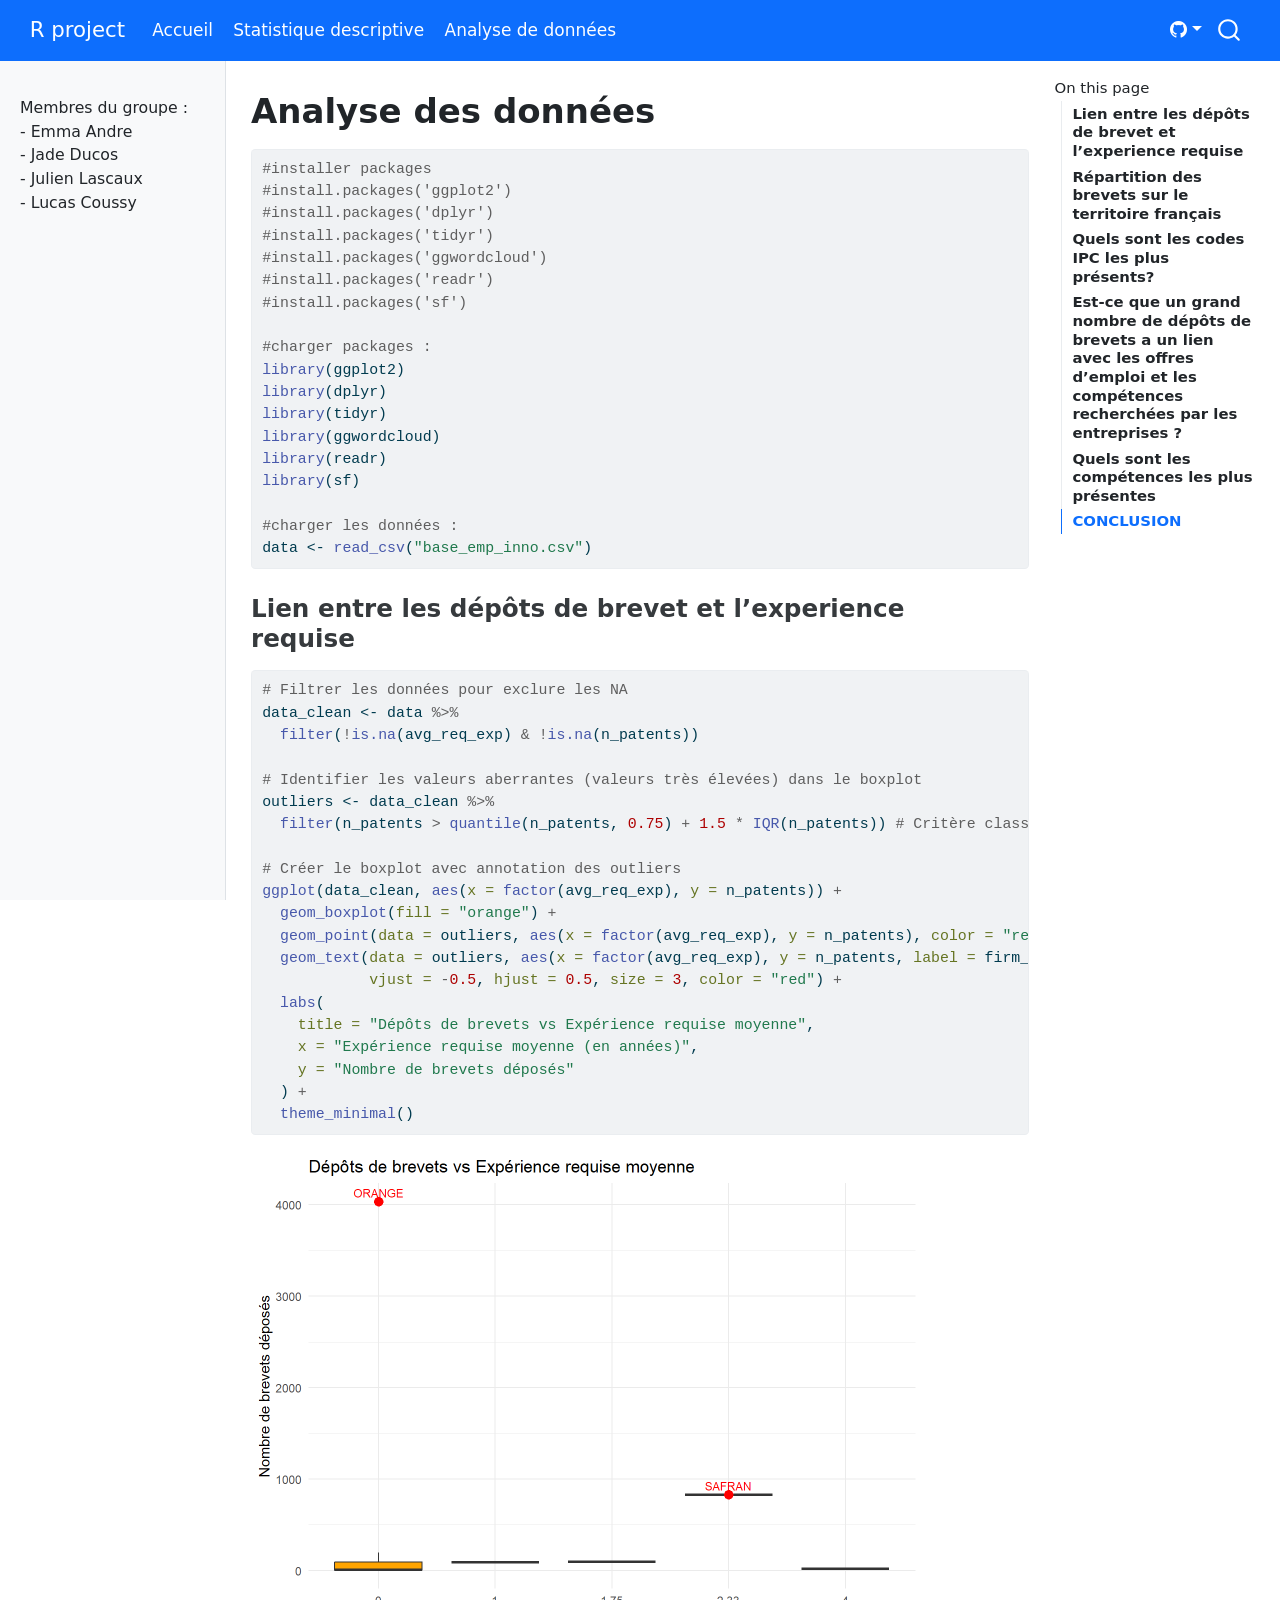
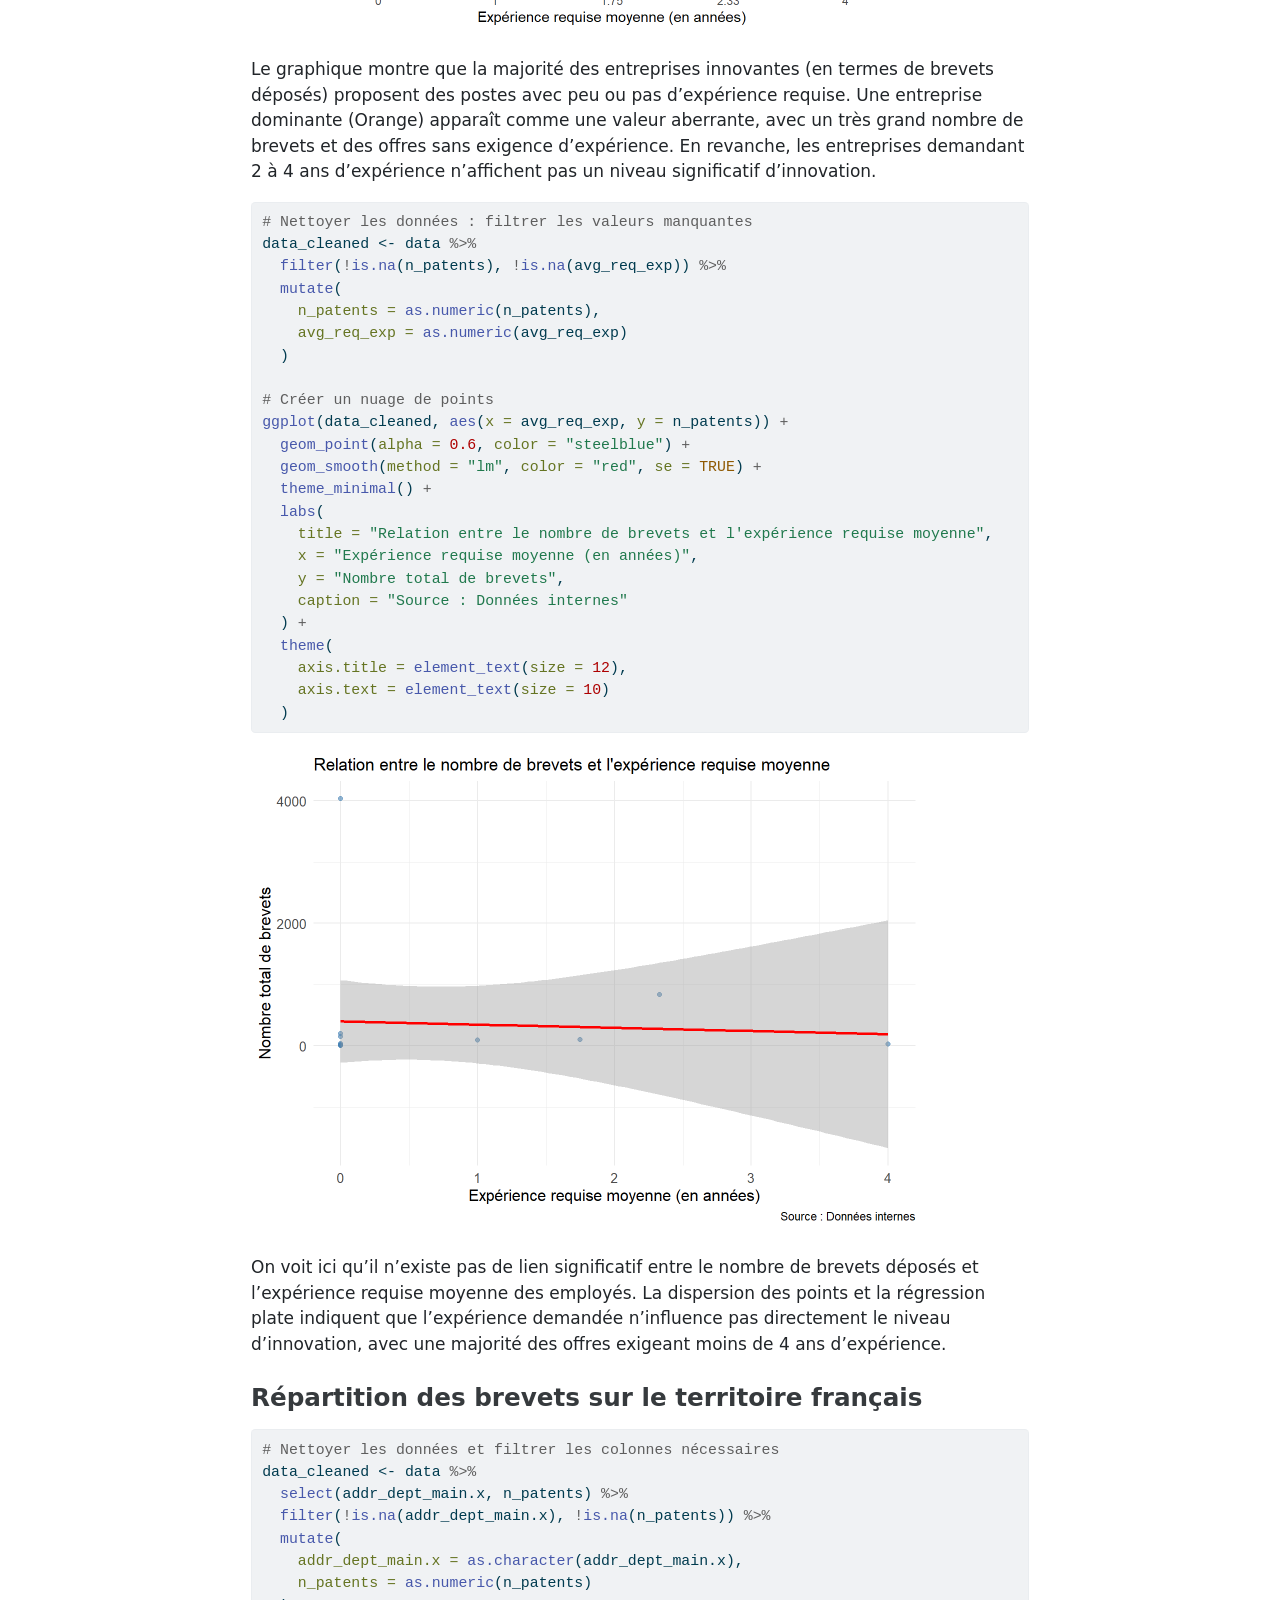
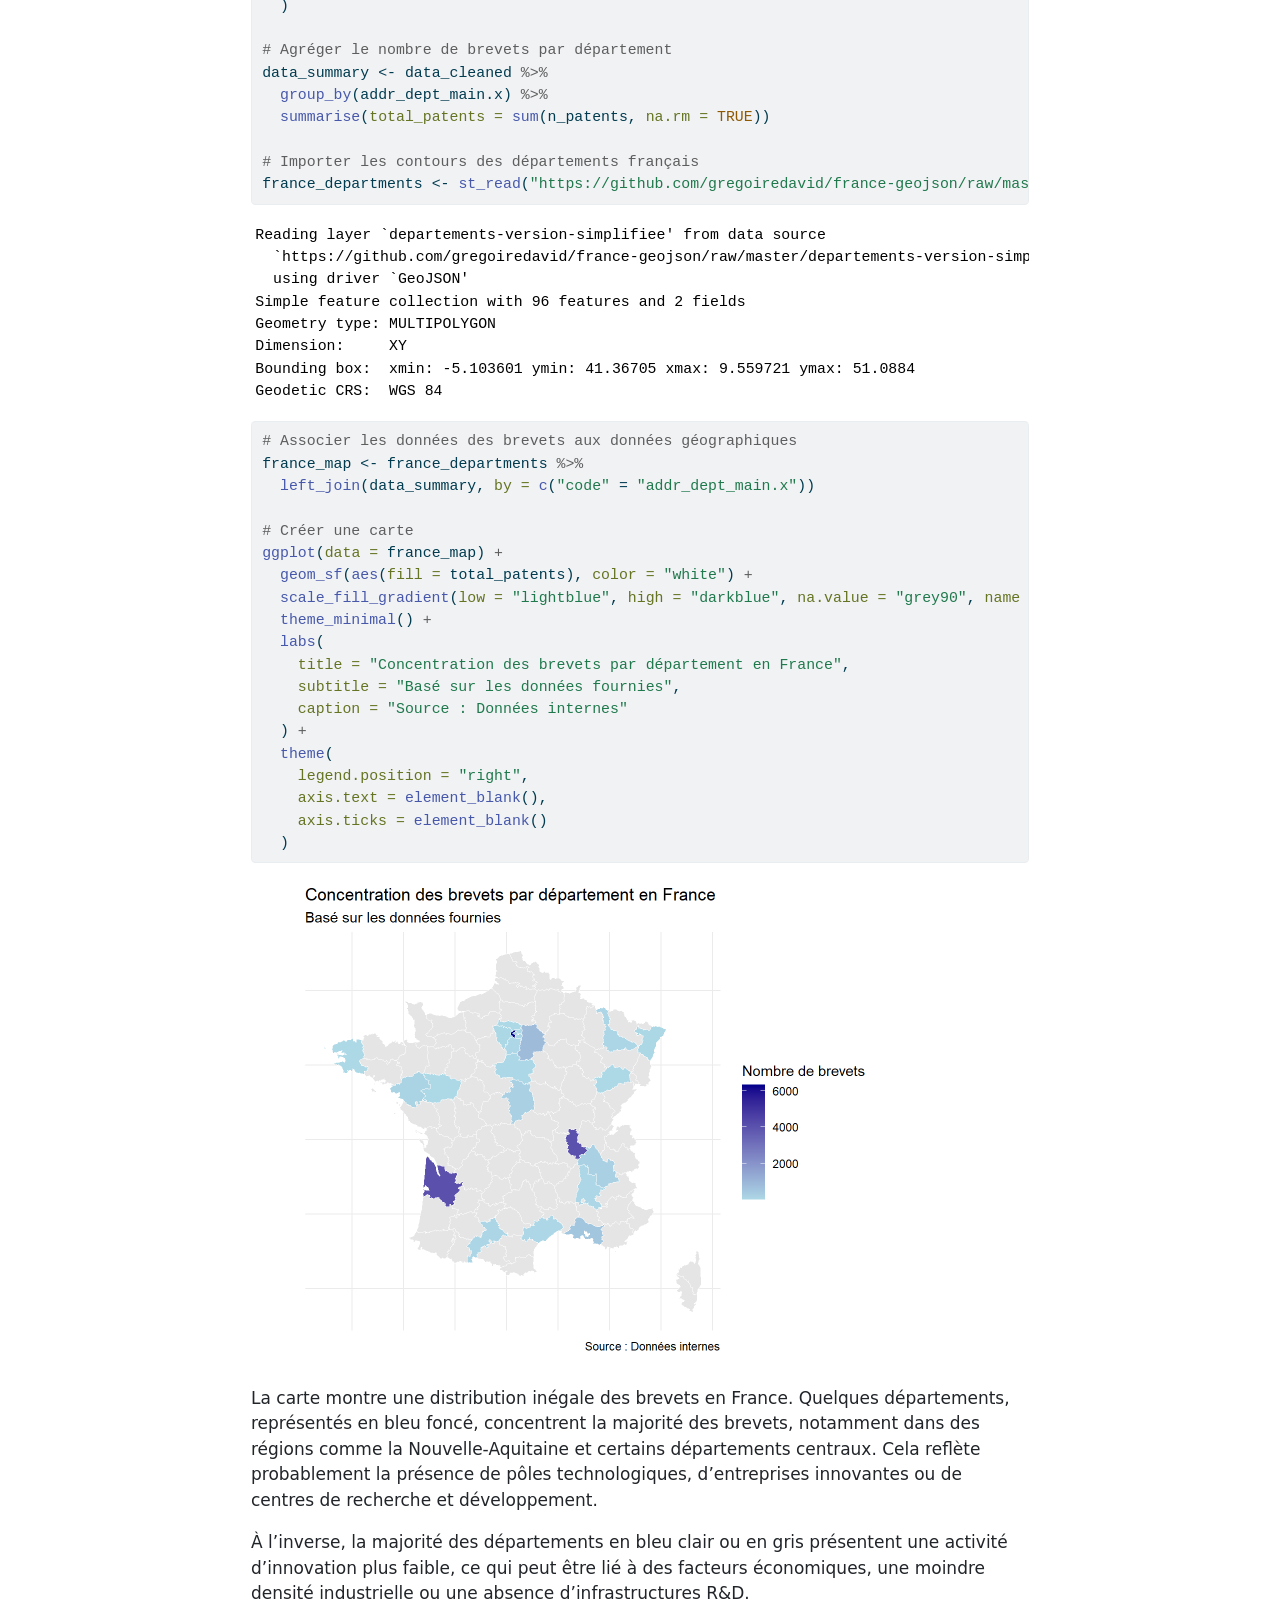
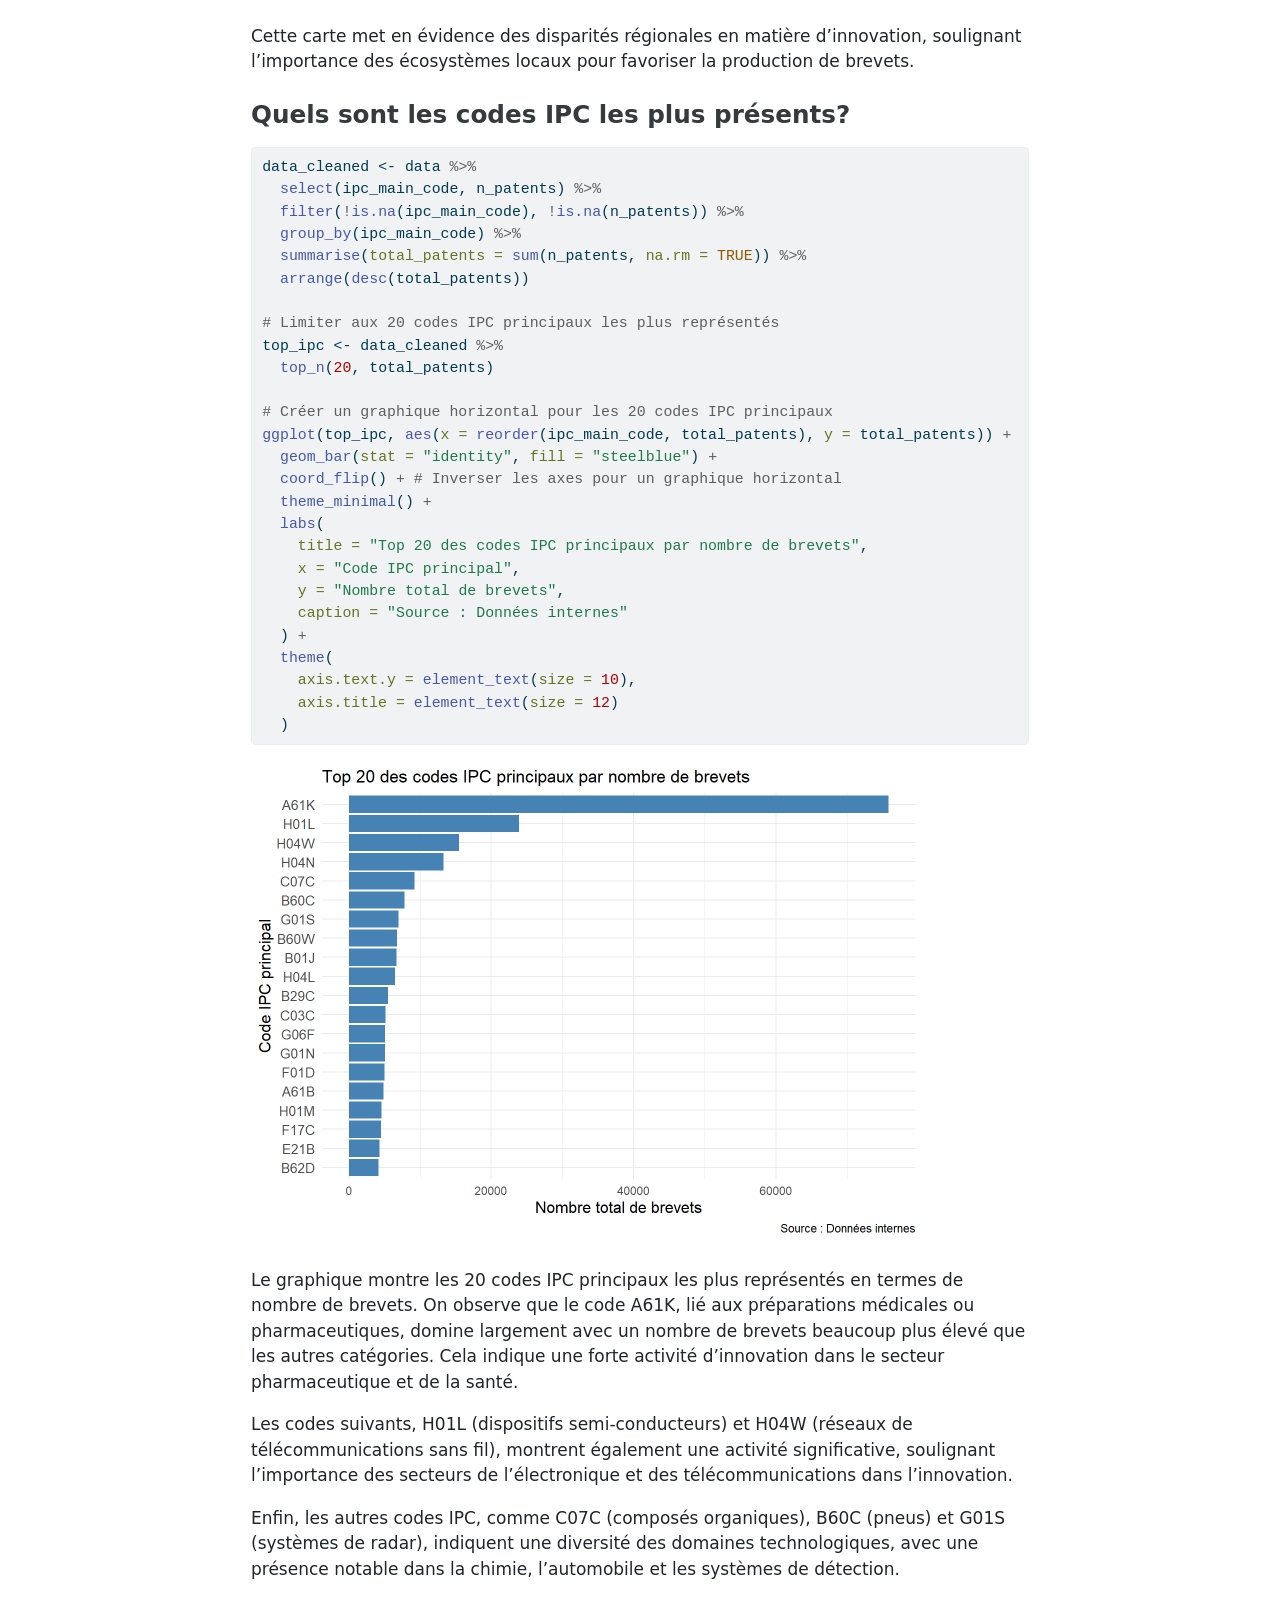
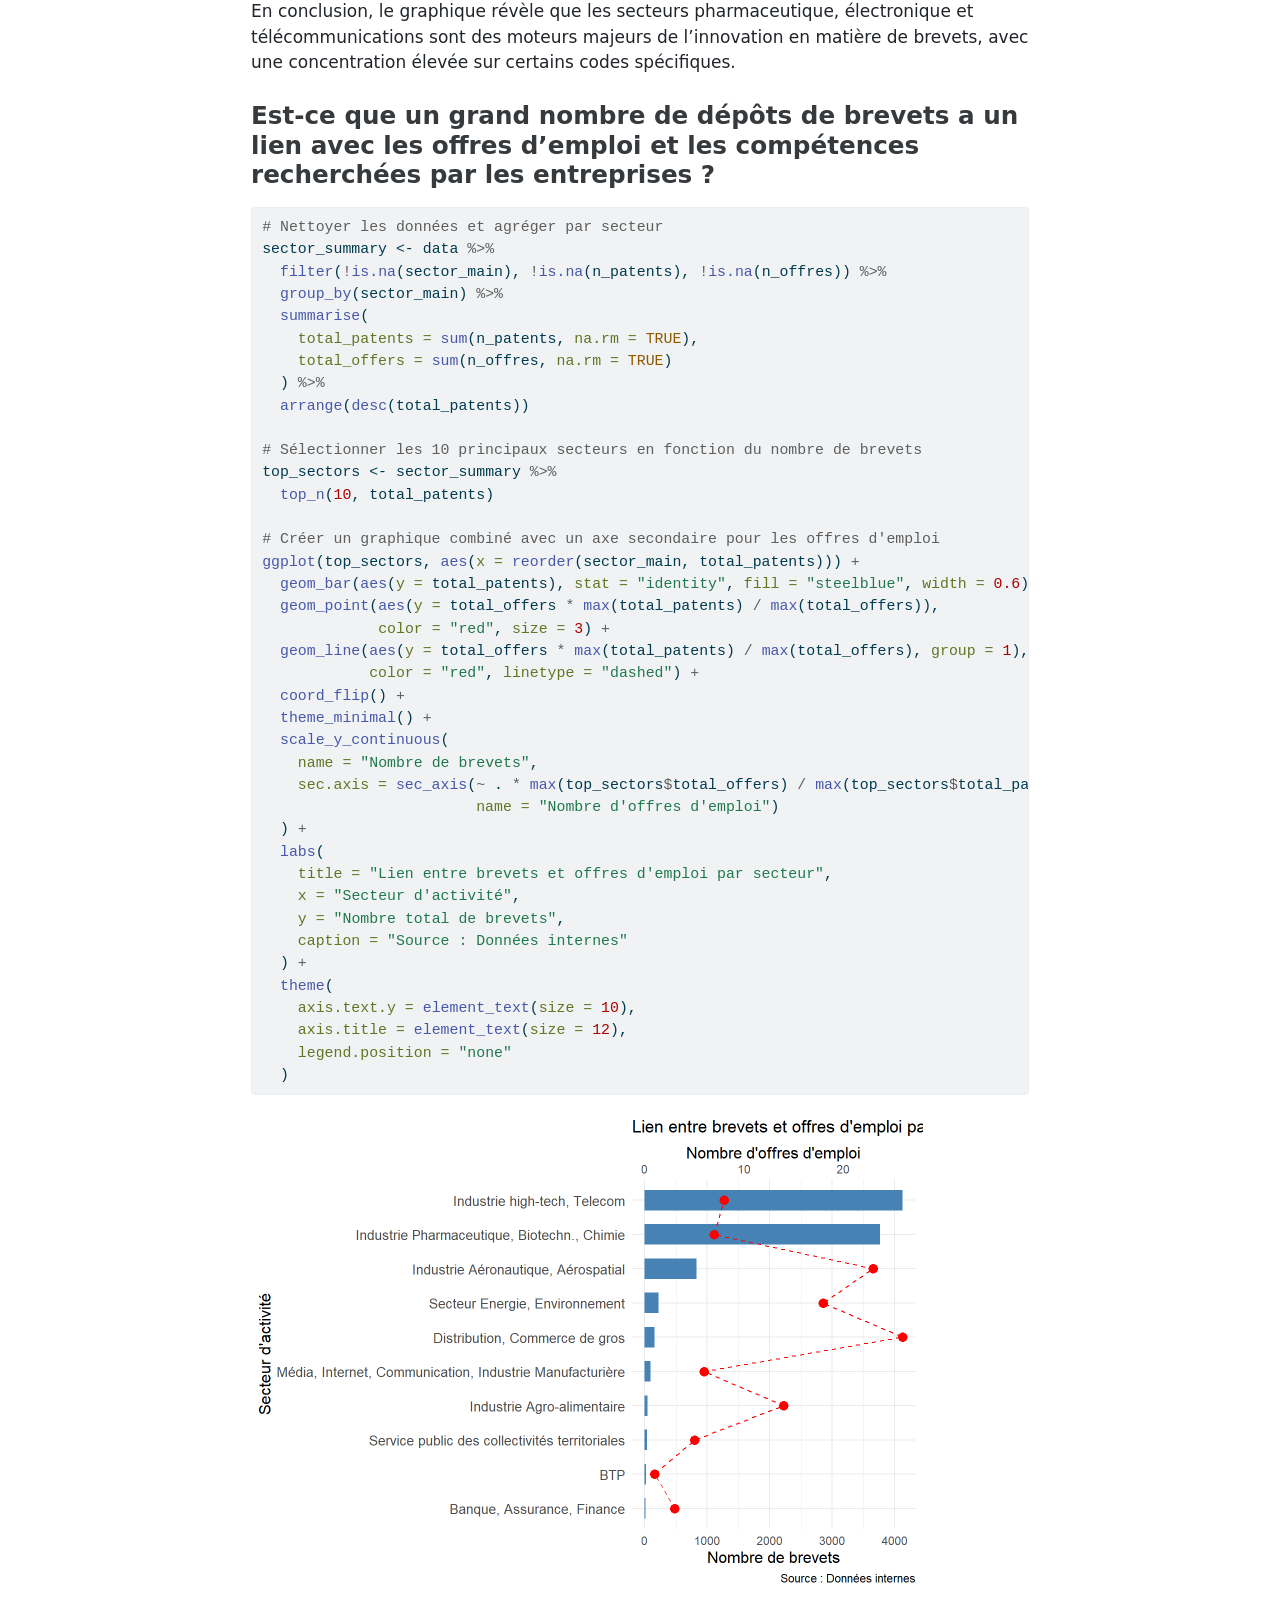
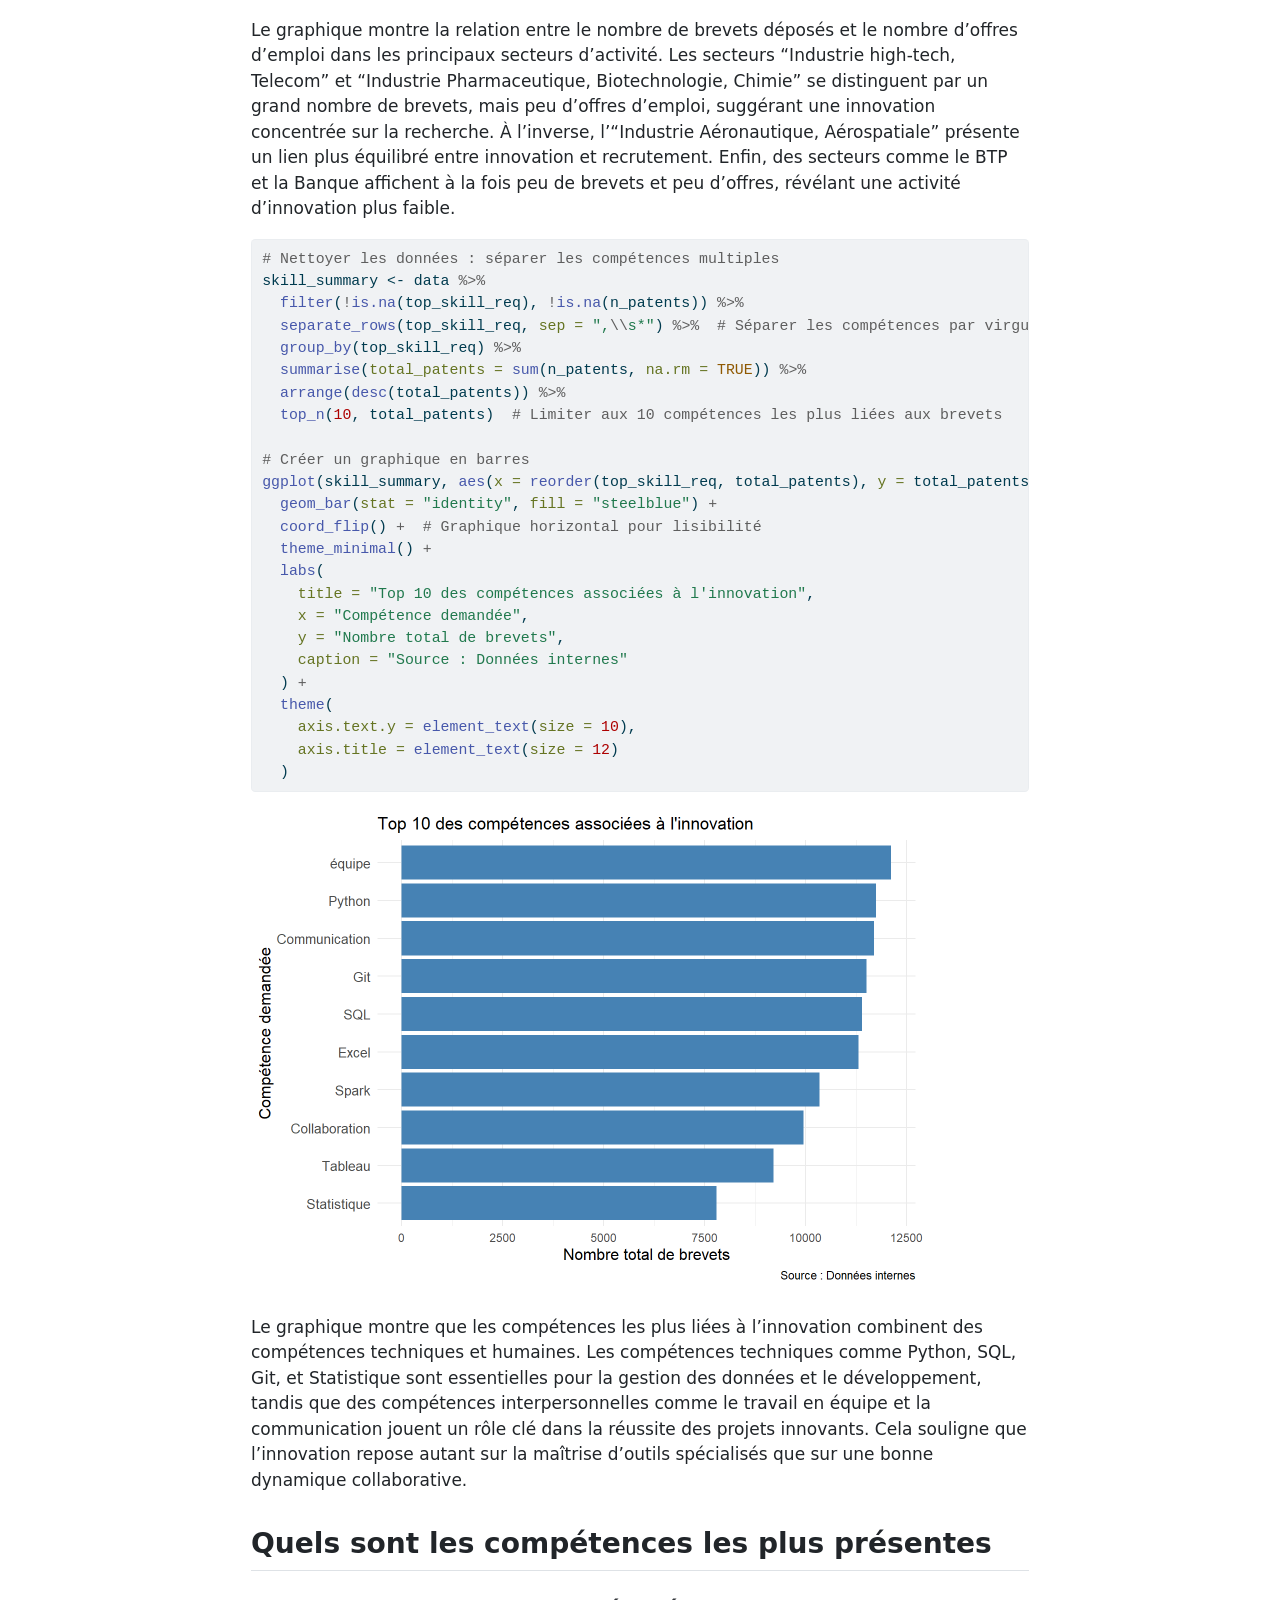
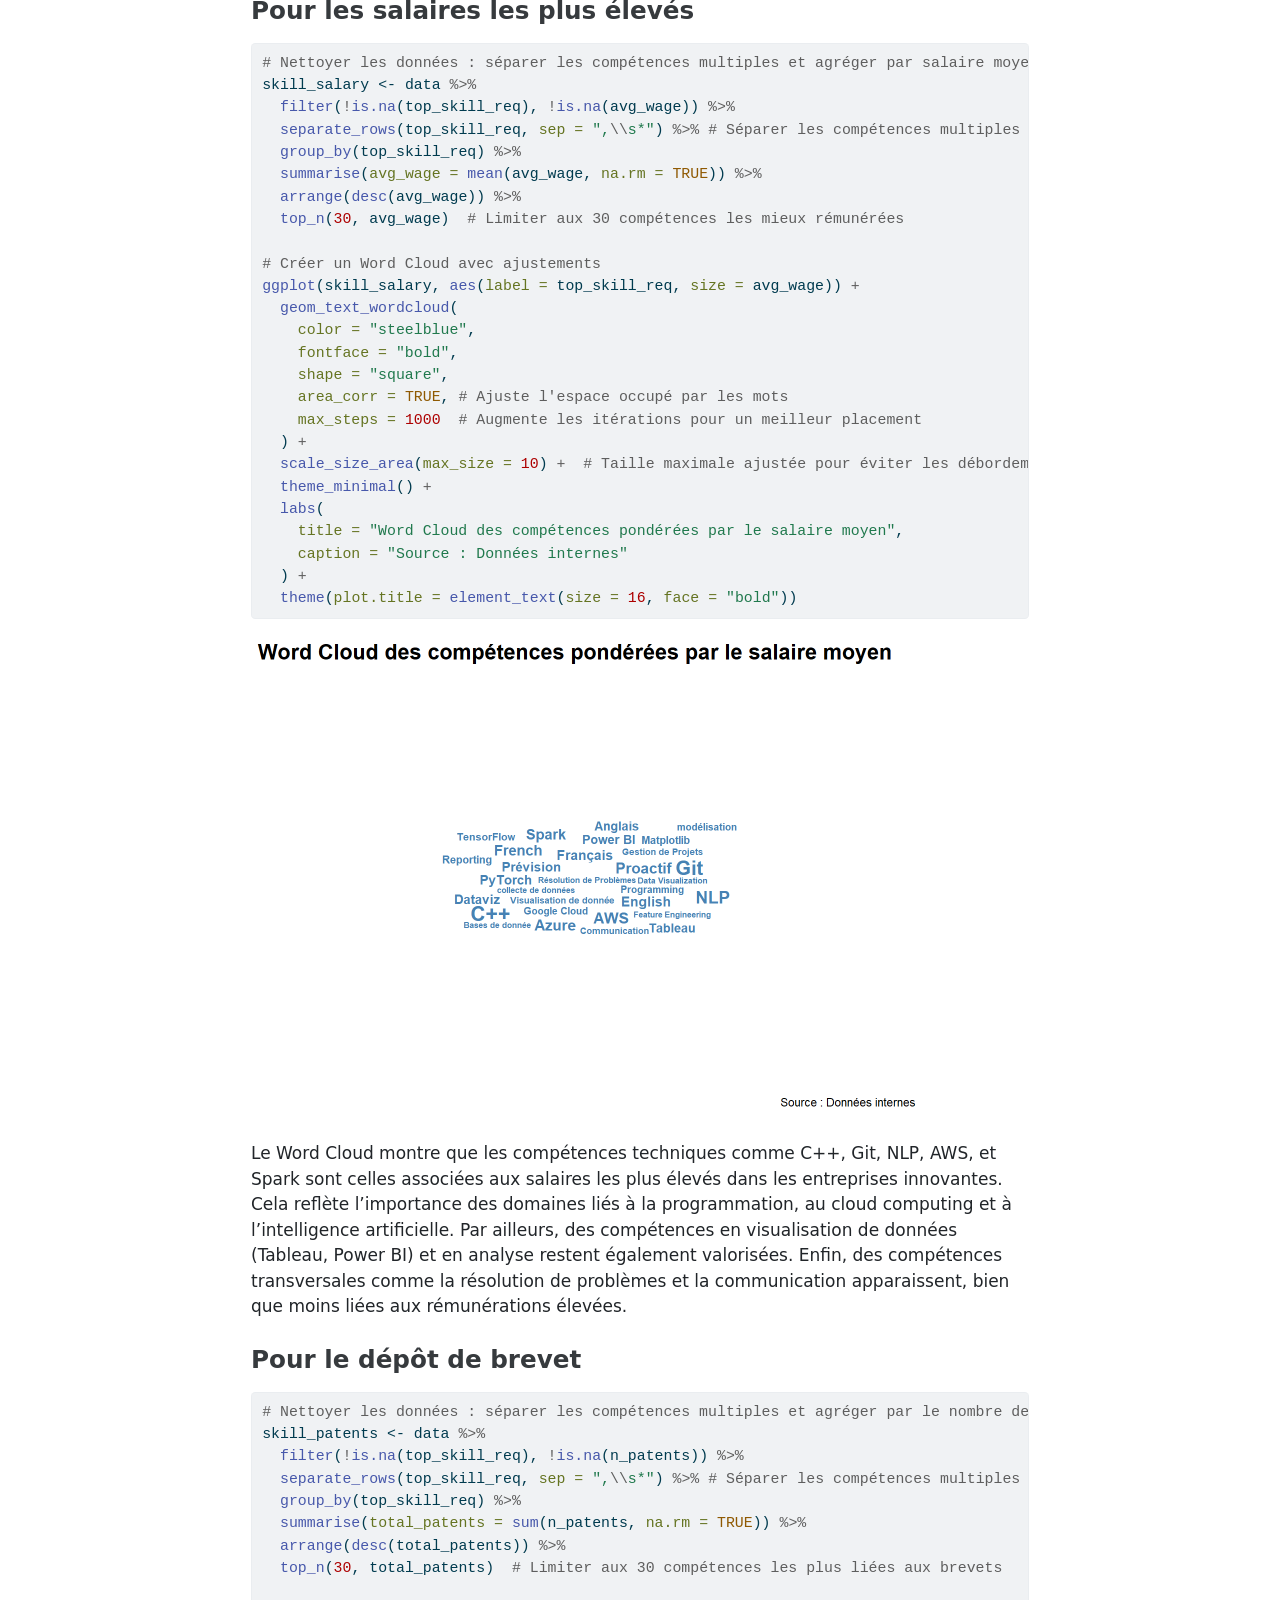
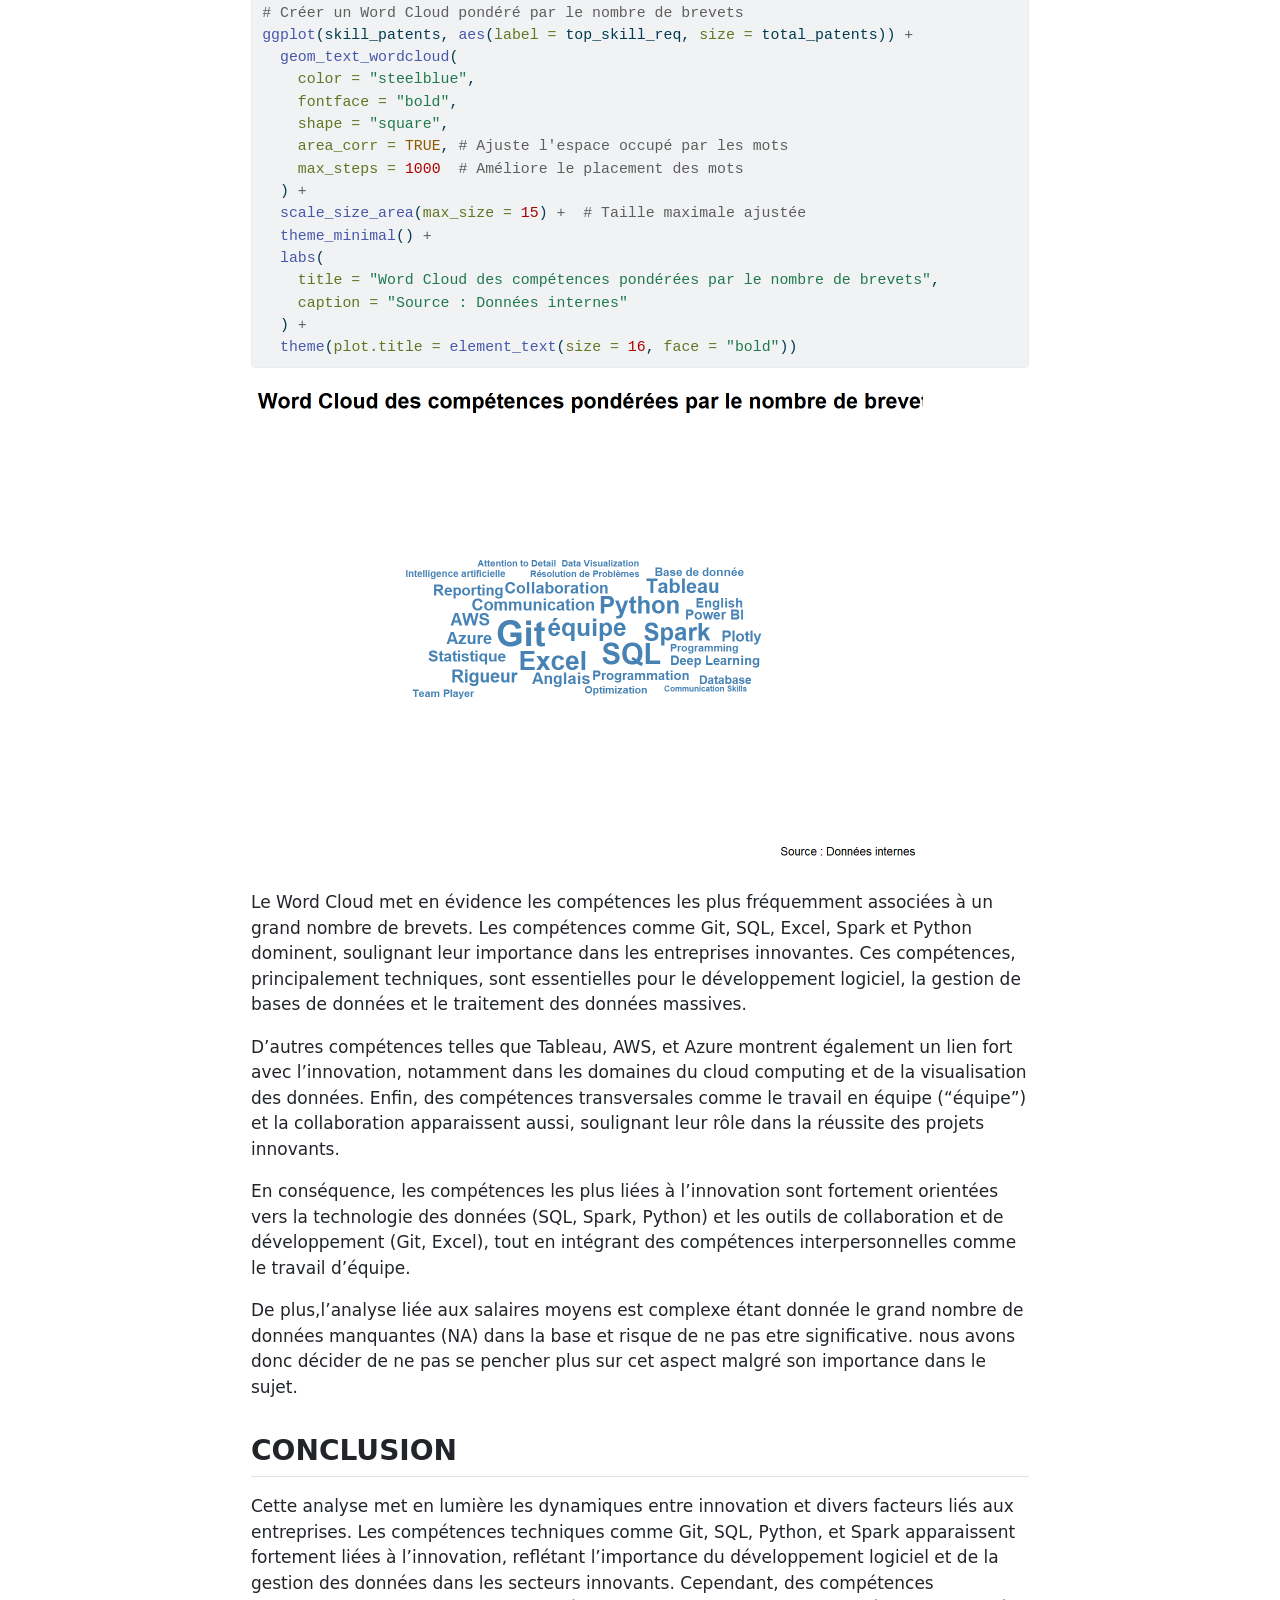
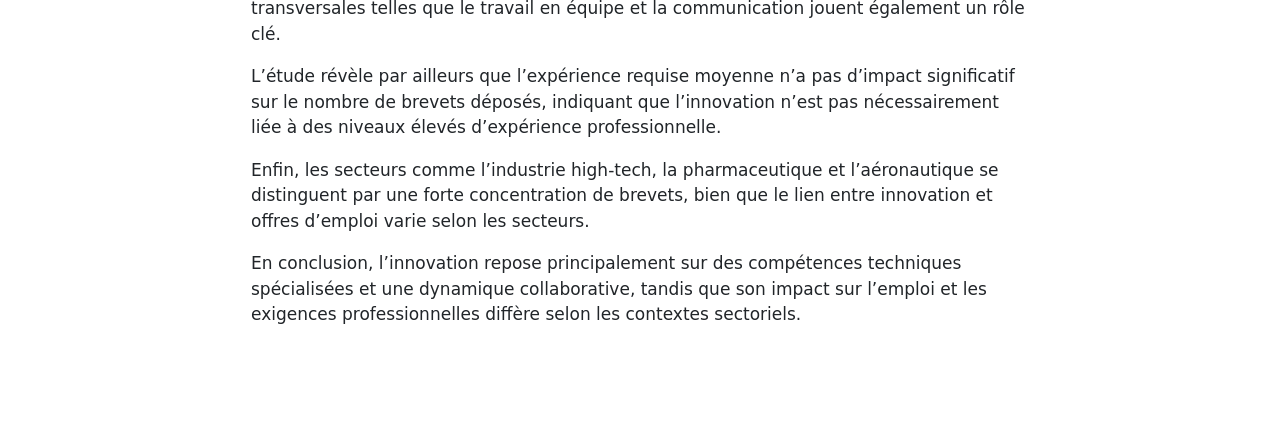
==== commit fd3c9d2f: "attempt fixing title 1.1" ====
--- a/docs/analyse.html
+++ b/docs/analyse.html
@@ -192,11 +192,16 @@
     <h2 id="toc-title">On this page</h2>
    
   <ul>
-  <li><a href="#est-ce-que-un-grand-nombre-de-dépôts-de-brevets-a-un-lien-avec-les-offres-demploi-et-les-compétences-recherchées-par-les-entreprises" id="toc-est-ce-que-un-grand-nombre-de-dépôts-de-brevets-a-un-lien-avec-les-offres-demploi-et-les-compétences-recherchées-par-les-entreprises" class="nav-link active" data-scroll-target="#est-ce-que-un-grand-nombre-de-dépôts-de-brevets-a-un-lien-avec-les-offres-demploi-et-les-compétences-recherchées-par-les-entreprises">Est-ce que un grand nombre de dépôts de brevets a un lien avec les offres d’emploi et les compétences recherchées par les entreprises ?</a></li>
-  <li><a href="#quels-sont-les-compétences-les-plus-présentes" id="toc-quels-sont-les-compétences-les-plus-présentes" class="nav-link" data-scroll-target="#quels-sont-les-compétences-les-plus-présentes">Quels sont les compétences les plus présentes</a>
+  <li><a href="#lien-entre-les-dépôts-de-brevet-et-lexperience-requise" id="toc-lien-entre-les-dépôts-de-brevet-et-lexperience-requise" class="nav-link active" data-scroll-target="#lien-entre-les-dépôts-de-brevet-et-lexperience-requise"><strong>Lien entre les dépôts de brevet et l’experience requise</strong></a></li>
+  <li><a href="#répartition-des-brevets-sur-le-territoire-français" id="toc-répartition-des-brevets-sur-le-territoire-français" class="nav-link" data-scroll-target="#répartition-des-brevets-sur-le-territoire-français"><strong>Répartition des brevets sur le territoire français</strong></a></li>
+  <li><a href="#quels-sont-les-codes-ipc-les-plus-présents" id="toc-quels-sont-les-codes-ipc-les-plus-présents" class="nav-link" data-scroll-target="#quels-sont-les-codes-ipc-les-plus-présents"><strong>Quels sont les codes IPC les plus présents?</strong></a></li>
+  <li><a href="#est-ce-que-un-grand-nombre-de-dépôts-de-brevets-a-un-lien-avec-les-offres-demploi-et-les-compétences-recherchées-par-les-entreprises" id="toc-est-ce-que-un-grand-nombre-de-dépôts-de-brevets-a-un-lien-avec-les-offres-demploi-et-les-compétences-recherchées-par-les-entreprises" class="nav-link" data-scroll-target="#est-ce-que-un-grand-nombre-de-dépôts-de-brevets-a-un-lien-avec-les-offres-demploi-et-les-compétences-recherchées-par-les-entreprises"><strong>Est-ce que un grand nombre de dépôts de brevets a un lien avec les offres d’emploi et les compétences recherchées par les entreprises ?</strong></a></li>
+  <li><a href="#quels-sont-les-compétences-les-plus-présentes" id="toc-quels-sont-les-compétences-les-plus-présentes" class="nav-link" data-scroll-target="#quels-sont-les-compétences-les-plus-présentes"><strong>Quels sont les compétences les plus présentes</strong></a>
   <ul class="collapse">
-  <li><a href="#pour-le-dépôt-de-brevet" id="toc-pour-le-dépôt-de-brevet" class="nav-link" data-scroll-target="#pour-le-dépôt-de-brevet">pour le dépôt de brevet</a></li>
+  <li><a href="#pour-les-salaires-les-plus-élevés" id="toc-pour-les-salaires-les-plus-élevés" class="nav-link" data-scroll-target="#pour-les-salaires-les-plus-élevés"><strong>Pour les salaires les plus élevés</strong></a></li>
+  <li><a href="#pour-le-dépôt-de-brevet" id="toc-pour-le-dépôt-de-brevet" class="nav-link" data-scroll-target="#pour-le-dépôt-de-brevet"><strong>Pour le dépôt de brevet</strong></a></li>
   </ul></li>
+  <li><a href="#conclusion" id="toc-conclusion" class="nav-link" data-scroll-target="#conclusion"><strong>CONCLUSION</strong></a></li>
   </ul>
 </nav>
     </div>
@@ -242,7 +247,8 @@
 <span id="cb1-17"><a href="#cb1-17" aria-hidden="true" tabindex="-1"></a><span class="co">#charger les données : </span></span>
 <span id="cb1-18"><a href="#cb1-18" aria-hidden="true" tabindex="-1"></a>data <span class="ot">&lt;-</span> <span class="fu">read_csv</span>(<span class="st">"base_emp_inno.csv"</span>)</span></code><button title="Copy to Clipboard" class="code-copy-button"><i class="bi"></i></button></pre></div>
 </div>
-<p>###Lien entre les dépôts de brevet et l’experience requise</p>
+<section id="lien-entre-les-dépôts-de-brevet-et-lexperience-requise" class="level3">
+<h3 class="anchored" data-anchor-id="lien-entre-les-dépôts-de-brevet-et-lexperience-requise"><strong>Lien entre les dépôts de brevet et l’experience requise</strong></h3>
 <div class="cell">
 <div class="sourceCode cell-code" id="cb2"><pre class="sourceCode r code-with-copy"><code class="sourceCode r"><span id="cb2-1"><a href="#cb2-1" aria-hidden="true" tabindex="-1"></a><span class="co"># Filtrer les données pour exclure les NA</span></span>
 <span id="cb2-2"><a href="#cb2-2" aria-hidden="true" tabindex="-1"></a>data_clean <span class="ot">&lt;-</span> data <span class="sc">%&gt;%</span></span>
@@ -306,7 +312,9 @@
 </div>
 </div>
 <p>On voit ici qu’il n’existe pas de lien significatif entre le nombre de brevets déposés et l’expérience requise moyenne des employés. La dispersion des points et la régression plate indiquent que l’expérience demandée n’influence pas directement le niveau d’innovation, avec une majorité des offres exigeant moins de 4 ans d’expérience.</p>
-<p>###Répartition des brevets sur le territoire français</p>
+</section>
+<section id="répartition-des-brevets-sur-le-territoire-français" class="level3">
+<h3 class="anchored" data-anchor-id="répartition-des-brevets-sur-le-territoire-français"><strong>Répartition des brevets sur le territoire français</strong></h3>
 <div class="cell">
 <div class="sourceCode cell-code" id="cb4"><pre class="sourceCode r code-with-copy"><code class="sourceCode r"><span id="cb4-1"><a href="#cb4-1" aria-hidden="true" tabindex="-1"></a><span class="co"># Nettoyer les données et filtrer les colonnes nécessaires</span></span>
 <span id="cb4-2"><a href="#cb4-2" aria-hidden="true" tabindex="-1"></a>data_cleaned <span class="ot">&lt;-</span> data <span class="sc">%&gt;%</span></span>
@@ -364,7 +372,9 @@
 <p>La carte montre une distribution inégale des brevets en France. Quelques départements, représentés en bleu foncé, concentrent la majorité des brevets, notamment dans des régions comme la Nouvelle-Aquitaine et certains départements centraux. Cela reflète probablement la présence de pôles technologiques, d’entreprises innovantes ou de centres de recherche et développement.</p>
 <p>À l’inverse, la majorité des départements en bleu clair ou en gris présentent une activité d’innovation plus faible, ce qui peut être lié à des facteurs économiques, une moindre densité industrielle ou une absence d’infrastructures R&amp;D.</p>
 <p>Cette carte met en évidence des disparités régionales en matière d’innovation, soulignant l’importance des écosystèmes locaux pour favoriser la production de brevets.</p>
-<p>###Quels sont les codes IPC les plus présents?</p>
+</section>
+<section id="quels-sont-les-codes-ipc-les-plus-présents" class="level3">
+<h3 class="anchored" data-anchor-id="quels-sont-les-codes-ipc-les-plus-présents"><strong>Quels sont les codes IPC les plus présents?</strong></h3>
 <div class="cell">
 <div class="sourceCode cell-code" id="cb7"><pre class="sourceCode r code-with-copy"><code class="sourceCode r"><span id="cb7-1"><a href="#cb7-1" aria-hidden="true" tabindex="-1"></a>data_cleaned <span class="ot">&lt;-</span> data <span class="sc">%&gt;%</span></span>
 <span id="cb7-2"><a href="#cb7-2" aria-hidden="true" tabindex="-1"></a>  <span class="fu">select</span>(ipc_main_code, n_patents) <span class="sc">%&gt;%</span></span>
@@ -404,8 +414,9 @@
 <p>Les codes suivants, H01L (dispositifs semi-conducteurs) et H04W (réseaux de télécommunications sans fil), montrent également une activité significative, soulignant l’importance des secteurs de l’électronique et des télécommunications dans l’innovation.</p>
 <p>Enfin, les autres codes IPC, comme C07C (composés organiques), B60C (pneus) et G01S (systèmes de radar), indiquent une diversité des domaines technologiques, avec une présence notable dans la chimie, l’automobile et les systèmes de détection.</p>
 <p>En conclusion, le graphique révèle que les secteurs pharmaceutique, électronique et télécommunications sont des moteurs majeurs de l’innovation en matière de brevets, avec une concentration élevée sur certains codes spécifiques.</p>
+</section>
 <section id="est-ce-que-un-grand-nombre-de-dépôts-de-brevets-a-un-lien-avec-les-offres-demploi-et-les-compétences-recherchées-par-les-entreprises" class="level3">
-<h3 class="anchored" data-anchor-id="est-ce-que-un-grand-nombre-de-dépôts-de-brevets-a-un-lien-avec-les-offres-demploi-et-les-compétences-recherchées-par-les-entreprises">Est-ce que un grand nombre de dépôts de brevets a un lien avec les offres d’emploi et les compétences recherchées par les entreprises ?</h3>
+<h3 class="anchored" data-anchor-id="est-ce-que-un-grand-nombre-de-dépôts-de-brevets-a-un-lien-avec-les-offres-demploi-et-les-compétences-recherchées-par-les-entreprises"><strong>Est-ce que un grand nombre de dépôts de brevets a un lien avec les offres d’emploi et les compétences recherchées par les entreprises ?</strong></h3>
 <div class="cell">
 <div class="sourceCode cell-code" id="cb8"><pre class="sourceCode r code-with-copy"><code class="sourceCode r"><span id="cb8-1"><a href="#cb8-1" aria-hidden="true" tabindex="-1"></a><span class="co"># Nettoyer les données et agréger par secteur</span></span>
 <span id="cb8-2"><a href="#cb8-2" aria-hidden="true" tabindex="-1"></a>sector_summary <span class="ot">&lt;-</span> data <span class="sc">%&gt;%</span></span>
@@ -491,8 +502,9 @@
 <p>Le graphique montre que les compétences les plus liées à l’innovation combinent des compétences techniques et humaines. Les compétences techniques comme Python, SQL, Git, et Statistique sont essentielles pour la gestion des données et le développement, tandis que des compétences interpersonnelles comme le travail en équipe et la communication jouent un rôle clé dans la réussite des projets innovants. Cela souligne que l’innovation repose autant sur la maîtrise d’outils spécialisés que sur une bonne dynamique collaborative.</p>
 </section>
 <section id="quels-sont-les-compétences-les-plus-présentes" class="level2">
-<h2 class="anchored" data-anchor-id="quels-sont-les-compétences-les-plus-présentes">Quels sont les compétences les plus présentes</h2>
-<p>###pour les salaires les plus élevés</p>
+<h2 class="anchored" data-anchor-id="quels-sont-les-compétences-les-plus-présentes"><strong>Quels sont les compétences les plus présentes</strong></h2>
+<section id="pour-les-salaires-les-plus-élevés" class="level3">
+<h3 class="anchored" data-anchor-id="pour-les-salaires-les-plus-élevés"><strong>Pour les salaires les plus élevés</strong></h3>
 <div class="cell">
 <div class="sourceCode cell-code" id="cb10"><pre class="sourceCode r code-with-copy"><code class="sourceCode r"><span id="cb10-1"><a href="#cb10-1" aria-hidden="true" tabindex="-1"></a><span class="co"># Nettoyer les données : séparer les compétences multiples et agréger par salaire moyen</span></span>
 <span id="cb10-2"><a href="#cb10-2" aria-hidden="true" tabindex="-1"></a>skill_salary <span class="ot">&lt;-</span> data <span class="sc">%&gt;%</span></span>
@@ -528,8 +540,9 @@
 </div>
 </div>
 <p>Le Word Cloud montre que les compétences techniques comme C++, Git, NLP, AWS, et Spark sont celles associées aux salaires les plus élevés dans les entreprises innovantes. Cela reflète l’importance des domaines liés à la programmation, au cloud computing et à l’intelligence artificielle. Par ailleurs, des compétences en visualisation de données (Tableau, Power BI) et en analyse restent également valorisées. Enfin, des compétences transversales comme la résolution de problèmes et la communication apparaissent, bien que moins liées aux rémunérations élevées.</p>
+</section>
 <section id="pour-le-dépôt-de-brevet" class="level3">
-<h3 class="anchored" data-anchor-id="pour-le-dépôt-de-brevet">pour le dépôt de brevet</h3>
+<h3 class="anchored" data-anchor-id="pour-le-dépôt-de-brevet"><strong>Pour le dépôt de brevet</strong></h3>
 <div class="cell">
 <div class="sourceCode cell-code" id="cb11"><pre class="sourceCode r code-with-copy"><code class="sourceCode r"><span id="cb11-1"><a href="#cb11-1" aria-hidden="true" tabindex="-1"></a><span class="co"># Nettoyer les données : séparer les compétences multiples et agréger par le nombre de brevets</span></span>
 <span id="cb11-2"><a href="#cb11-2" aria-hidden="true" tabindex="-1"></a>skill_patents <span class="ot">&lt;-</span> data <span class="sc">%&gt;%</span></span>
@@ -568,13 +581,16 @@
 <p>D’autres compétences telles que Tableau, AWS, et Azure montrent également un lien fort avec l’innovation, notamment dans les domaines du cloud computing et de la visualisation des données. Enfin, des compétences transversales comme le travail en équipe (“équipe”) et la collaboration apparaissent aussi, soulignant leur rôle dans la réussite des projets innovants.</p>
 <p>En conséquence, les compétences les plus liées à l’innovation sont fortement orientées vers la technologie des données (SQL, Spark, Python) et les outils de collaboration et de développement (Git, Excel), tout en intégrant des compétences interpersonnelles comme le travail d’équipe.</p>
 <p>De plus,l’analyse liée aux salaires moyens est complexe étant donnée le grand nombre de données manquantes (NA) dans la base et risque de ne pas etre significative. nous avons donc décider de ne pas se pencher plus sur cet aspect malgré son importance dans le sujet.</p>
-<p>##<strong>CONCLUSION</strong> Cette analyse met en lumière les dynamiques entre innovation et divers facteurs liés aux entreprises. Les compétences techniques comme Git, SQL, Python, et Spark apparaissent fortement liées à l’innovation, reflétant l’importance du développement logiciel et de la gestion des données dans les secteurs innovants. Cependant, des compétences transversales telles que le travail en équipe et la communication jouent également un rôle clé.</p>
+</section>
+</section>
+<section id="conclusion" class="level2">
+<h2 class="anchored" data-anchor-id="conclusion"><strong>CONCLUSION</strong></h2>
+<p>Cette analyse met en lumière les dynamiques entre innovation et divers facteurs liés aux entreprises. Les compétences techniques comme Git, SQL, Python, et Spark apparaissent fortement liées à l’innovation, reflétant l’importance du développement logiciel et de la gestion des données dans les secteurs innovants. Cependant, des compétences transversales telles que le travail en équipe et la communication jouent également un rôle clé.</p>
 <p>L’étude révèle par ailleurs que l’expérience requise moyenne n’a pas d’impact significatif sur le nombre de brevets déposés, indiquant que l’innovation n’est pas nécessairement liée à des niveaux élevés d’expérience professionnelle.</p>
 <p>Enfin, les secteurs comme l’industrie high-tech, la pharmaceutique et l’aéronautique se distinguent par une forte concentration de brevets, bien que le lien entre innovation et offres d’emploi varie selon les secteurs.</p>
 <p>En conclusion, l’innovation repose principalement sur des compétences techniques spécialisées et une dynamique collaborative, tandis que son impact sur l’emploi et les exigences professionnelles diffère selon les contextes sectoriels.</p>
 
 
-</section>
 </section>
 
 </main> <!-- /main -->
